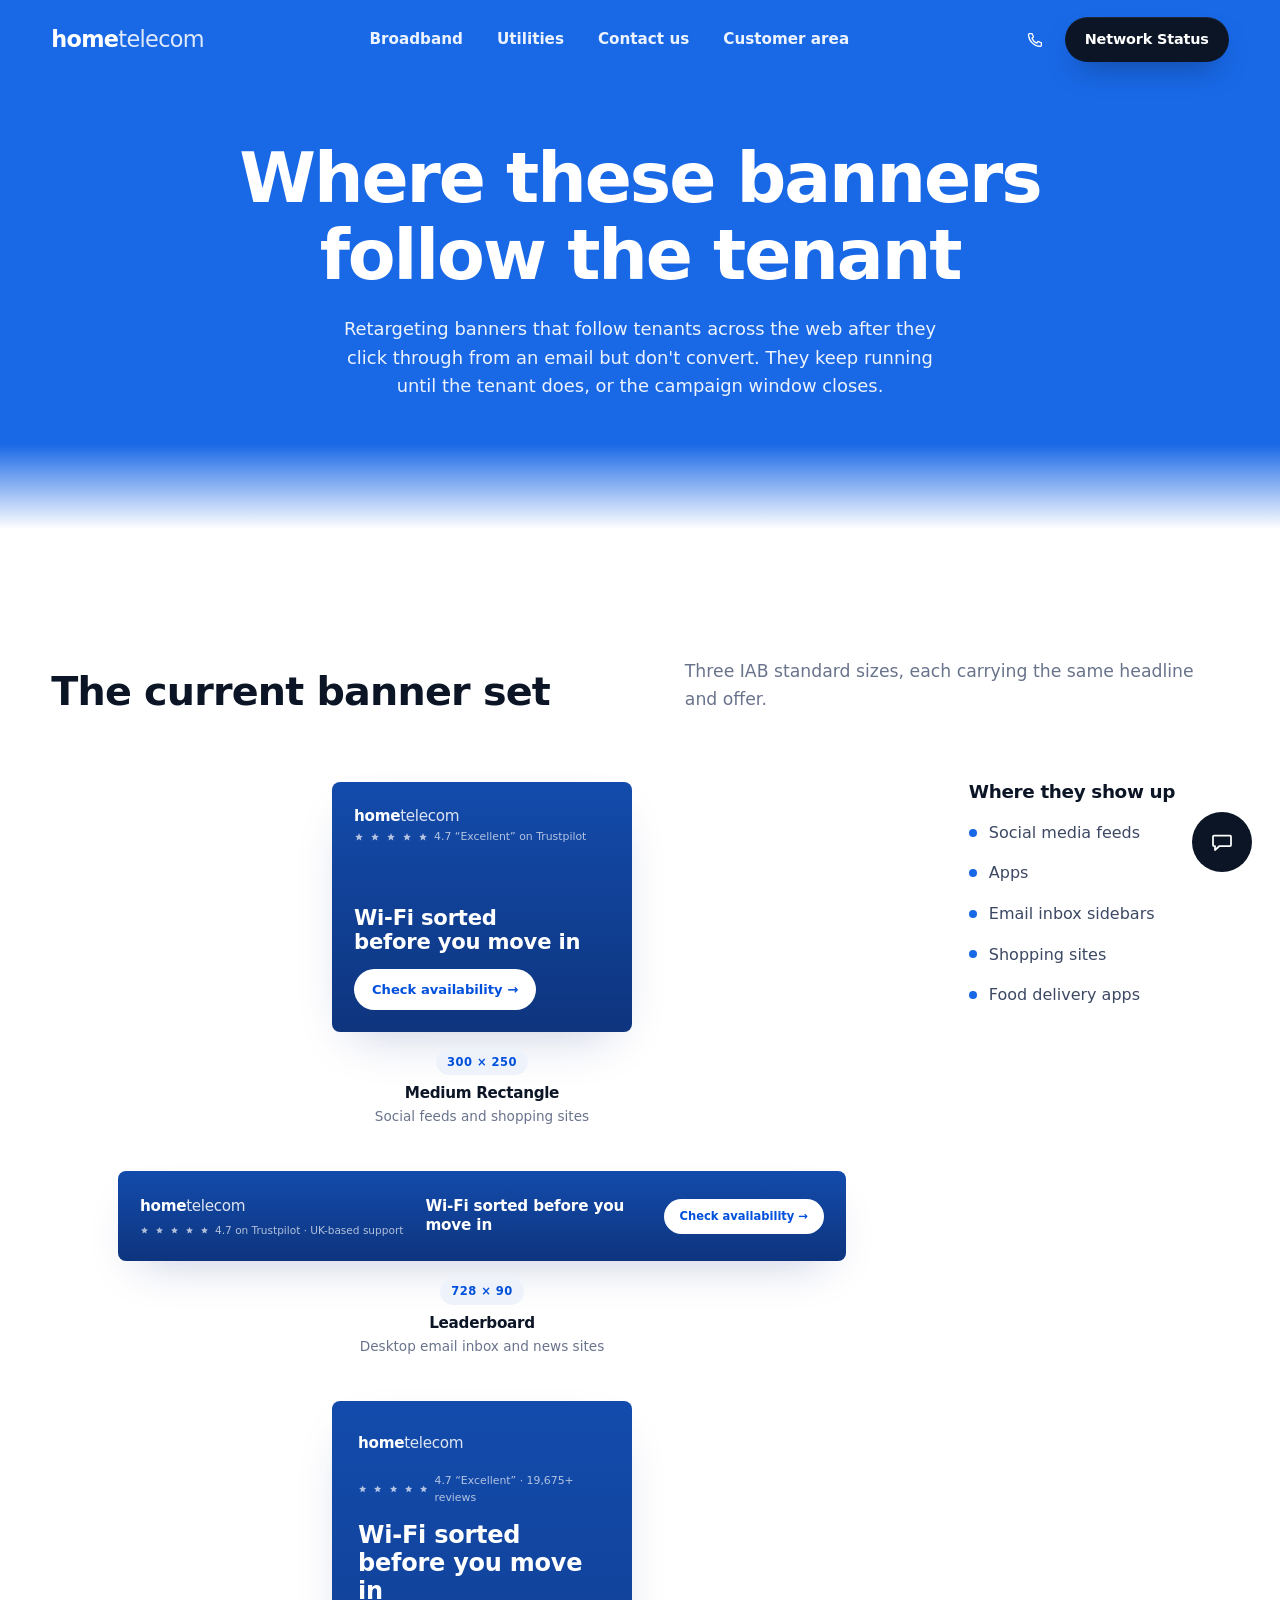
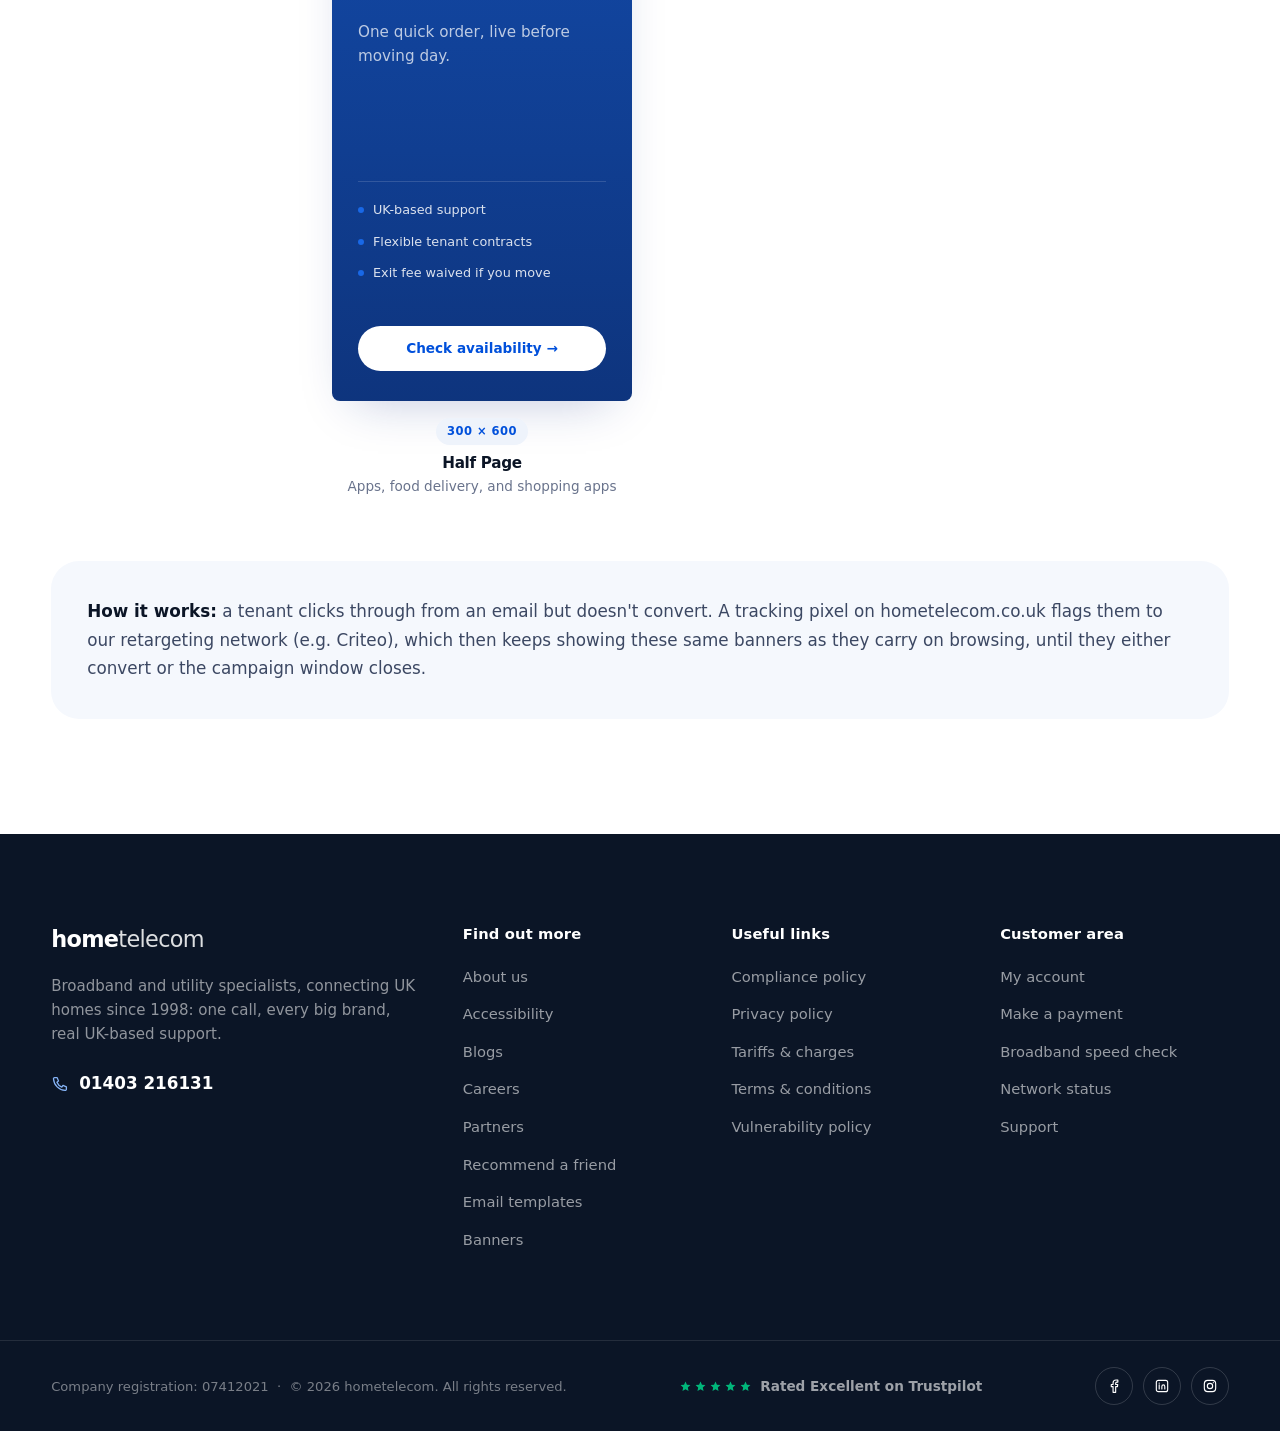
==== banners.html @ aa29a43e "Add files via upload" ====
<!DOCTYPE html>
<html lang="en-GB">
<head>
<meta charset="UTF-8">
<meta name="viewport" content="width=device-width, initial-scale=1.0">
<title>hometelecom: Retargeting banners</title>
<meta name="description" content="The display banners that follow a tenant across the web after they click through from an email but don't convert.">
<link rel="stylesheet" href="styles.css">
</head>
<body>

<svg style="display:none" aria-hidden="true">
  <defs>
    <symbol id="i-phone" viewBox="0 0 24 24" fill="none" stroke="currentColor" stroke-width="1.75" stroke-linecap="round" stroke-linejoin="round">
      <path d="M5 3.5h3.2L10 8l-2.1 1.6a12 12 0 0 0 6.5 6.5L16 13.9l4.5 1.8V19a1.6 1.6 0 0 1-1.7 1.6C10.6 20.1 3.9 13.4 3.4 5.7A1.6 1.6 0 0 1 5 3.5Z"/>
    </symbol>
    <symbol id="i-menu" viewBox="0 0 24 24" fill="none" stroke="currentColor" stroke-width="1.9" stroke-linecap="round" stroke-linejoin="round">
      <path d="M3.5 6.5h17M3.5 12h17M3.5 17.5h17"/>
    </symbol>
    <symbol id="i-close" viewBox="0 0 24 24" fill="none" stroke="currentColor" stroke-width="1.9" stroke-linecap="round" stroke-linejoin="round">
      <path d="M5 5l14 14M19 5 5 19"/>
    </symbol>
    <symbol id="i-chevron-down" viewBox="0 0 24 24" fill="none" stroke="currentColor" stroke-width="2" stroke-linecap="round" stroke-linejoin="round">
      <path d="M5.5 9l6.5 6.5L18.5 9"/>
    </symbol>
    <symbol id="i-chat" viewBox="0 0 24 24" fill="none" stroke="currentColor" stroke-width="1.75" stroke-linecap="round" stroke-linejoin="round">
      <path d="M4 5.5h16a1 1 0 0 1 1 1V15a1 1 0 0 1-1 1H9.5L5 20v-4H4a1 1 0 0 1-1-1V6.5a1 1 0 0 1 1-1Z"/>
    </symbol>
    <symbol id="i-send" viewBox="0 0 24 24" fill="currentColor" stroke="none">
      <path d="M3 11.5 21 3l-6 18-3.2-7.3L3 11.5Z"/>
    </symbol>
    <symbol id="i-star" viewBox="0 0 24 24" fill="currentColor" stroke="none">
      <path d="M12 2.8l2.7 5.9 6.4.7-4.8 4.4 1.3 6.4L12 16.9l-5.6 3.3 1.3-6.4-4.8-4.4 6.4-.7z"/>
    </symbol>
    <symbol id="i-facebook" viewBox="0 0 24 24" fill="none" stroke="currentColor" stroke-width="1.7" stroke-linecap="round" stroke-linejoin="round">
      <path d="M14.5 21.5V13h2.7l.4-3.2h-3.1V7.7c0-.9.3-1.6 1.7-1.6h1.6V3.2C17.3 3.1 16.2 3 15 3c-2.6 0-4.4 1.6-4.4 4.5v2.3H7.9V13H10.6v8.5Z"/>
    </symbol>
    <symbol id="i-linkedin" viewBox="0 0 24 24" fill="none" stroke="currentColor" stroke-width="1.7" stroke-linecap="round" stroke-linejoin="round">
      <rect x="3.5" y="3.5" width="17" height="17" rx="3"/><path d="M7.8 10.2v6.3M7.8 7.6v.1M11.8 16.5v-3.6c0-1.6 1-2.5 2.3-2.5s2.1 1 2.1 2.6v3.5"/>
    </symbol>
    <symbol id="i-instagram" viewBox="0 0 24 24" fill="none" stroke="currentColor" stroke-width="1.7" stroke-linecap="round" stroke-linejoin="round">
      <rect x="3.5" y="3.5" width="17" height="17" rx="5"/><circle cx="12" cy="12" r="4"/><circle cx="17" cy="7" r=".9" fill="currentColor" stroke="none"/>
    </symbol>
  </defs>
</svg>

<header class="site-header" id="site-header">
  <div class="wrap-wide">
    <a href="index.html#top" class="logo"><b>home</b><span>telecom</span></a>

    <nav class="main-nav" aria-label="Primary">
      <div class="nav-item">
        <a href="#">Broadband</a>
        <div class="nav-dropdown">
          <a href="#">Fibre broadband</a>
          <a href="#">Full fibre checker</a>
          <a href="#">Social tariffs</a>
          <a href="#">Compare speeds</a>
        </div>
      </div>
      <div class="nav-item">
        <a href="#">Utilities</a>
        <div class="nav-dropdown">
          <a href="#">Energy</a>
          <a href="#">Water &amp; council tax</a>
          <a href="#">SIM cards</a>
          <a href="#">Sky TV</a>
        </div>
      </div>
      <div class="nav-item">
        <a href="#">Contact us</a>
        <div class="nav-dropdown">
          <a href="#">Call 01403 216131</a>
          <a href="#">Book a callback</a>
          <a href="#">Live chat</a>
        </div>
      </div>
      <div class="nav-item">
        <a href="#">Customer area</a>
        <div class="nav-dropdown">
          <a href="#">My account</a>
          <a href="#">Make a payment</a>
          <a href="#">Broadband speed check</a>
          <a href="#">Network status</a>
          <a href="#">Support</a>
        </div>
      </div>
    </nav>

    <div class="header-actions">
      <a href="tel:01403216131" class="header-phone" aria-label="Call us on 01403 216131" title="Call 01403 216131">
        <svg><use href="#i-phone"/></svg>
      </a>
      <a href="#" class="btn btn-primary btn-sm">Network Status</a>
      <button class="nav-toggle" id="nav-toggle" aria-expanded="false" aria-controls="mobile-nav" aria-label="Open menu">
        <svg class="icon-menu"><use href="#i-menu"/></svg>
        <svg class="icon-close"><use href="#i-close"/></svg>
      </button>
    </div>
  </div>

  <div class="site-nav-panel" id="mobile-nav">
    <a href="#">Broadband</a>
    <a href="#">Utilities</a>
    <a href="#">Contact us</a>
    <a href="#">Customer area</a>
    <div class="mobile-cta">
      <a href="#" class="btn btn-primary btn-block">Network Status</a>
    </div>
  </div>
</header>

<main id="top">

  <section class="hero hero--compact">
    <div class="wrap-wide hero-inner">
      <div class="hero-copy">
        <h1>Where these banners follow the tenant</h1>
        <p class="lede">Retargeting banners that follow tenants across the web after they click through from an email but don't convert. They keep running until the tenant does, or the campaign window closes.</p>
      </div>
    </div>
  </section>

  <section class="section-pad">
    <div class="wrap-wide">
      <div class="section-head">
        <h2>The current banner set</h2>
        <p>Three IAB standard sizes, each carrying the same headline and offer.</p>
      </div>

      <div class="banner-showcase">
       <div class="banner-showcase-ads">

        <div class="banner-unit">
          <div class="ad-mock ad-mock--rect">
            <div class="ad-mock-logo"><b>home</b><span>telecom</span></div>
            <div class="ad-mock-stars">
              <svg width="10" height="10" viewBox="0 0 24 24" fill="#00b67a"><use href="#i-star"/></svg><svg width="10" height="10" viewBox="0 0 24 24" fill="#00b67a"><use href="#i-star"/></svg><svg width="10" height="10" viewBox="0 0 24 24" fill="#00b67a"><use href="#i-star"/></svg><svg width="10" height="10" viewBox="0 0 24 24" fill="#00b67a"><use href="#i-star"/></svg><svg width="10" height="10" viewBox="0 0 24 24" fill="#00b67a"><use href="#i-star"/></svg>
              4.7 &ldquo;Excellent&rdquo; on Trustpilot
            </div>
            <h4>Wi-Fi sorted<br>before you move in</h4>
            <a href="#" class="ad-mock-cta">Check availability &rarr;</a>
          </div>
          <div class="banner-unit-caption">
            <span class="format-tag">300 &times; 250</span>
            <h4>Medium Rectangle</h4>
            <p>Social feeds and shopping sites</p>
          </div>
        </div>

        <div class="banner-unit">
          <div class="ad-mock ad-mock--leaderboard">
            <div class="ad-mock-brand">
              <div class="ad-mock-logo"><b>home</b><span>telecom</span></div>
              <div class="ad-mock-stars">
                <svg width="9" height="9" viewBox="0 0 24 24" fill="#00b67a"><use href="#i-star"/></svg><svg width="9" height="9" viewBox="0 0 24 24" fill="#00b67a"><use href="#i-star"/></svg><svg width="9" height="9" viewBox="0 0 24 24" fill="#00b67a"><use href="#i-star"/></svg><svg width="9" height="9" viewBox="0 0 24 24" fill="#00b67a"><use href="#i-star"/></svg><svg width="9" height="9" viewBox="0 0 24 24" fill="#00b67a"><use href="#i-star"/></svg>
                4.7 on Trustpilot &middot; UK-based support
              </div>
            </div>
            <h4>Wi-Fi sorted before you move in</h4>
            <a href="#" class="ad-mock-cta">Check availability &rarr;</a>
          </div>
          <div class="banner-unit-caption">
            <span class="format-tag">728 &times; 90</span>
            <h4>Leaderboard</h4>
            <p>Desktop email inbox and news sites</p>
          </div>
        </div>

        <div class="banner-unit">
          <div class="ad-mock ad-mock--halfpage">
            <div class="ad-mock-top">
              <div class="ad-mock-logo"><b>home</b><span>telecom</span></div>
              <div class="ad-mock-stars">
                <svg width="10" height="10" viewBox="0 0 24 24" fill="#00b67a"><use href="#i-star"/></svg><svg width="10" height="10" viewBox="0 0 24 24" fill="#00b67a"><use href="#i-star"/></svg><svg width="10" height="10" viewBox="0 0 24 24" fill="#00b67a"><use href="#i-star"/></svg><svg width="10" height="10" viewBox="0 0 24 24" fill="#00b67a"><use href="#i-star"/></svg><svg width="10" height="10" viewBox="0 0 24 24" fill="#00b67a"><use href="#i-star"/></svg>
                4.7 &ldquo;Excellent&rdquo; &middot; 19,675+ reviews
              </div>
              <h4>Wi-Fi sorted<br>before you move in</h4>
              <p class="ad-mock-sub">One quick order, live before moving day.</p>
            </div>
            <ul class="ad-mock-features">
              <li>UK-based support</li>
              <li>Flexible tenant contracts</li>
              <li>Exit fee waived if you move</li>
            </ul>
            <a href="#" class="ad-mock-cta">Check availability &rarr;</a>
          </div>
          <div class="banner-unit-caption">
            <span class="format-tag">300 &times; 600</span>
            <h4>Half Page</h4>
            <p>Apps, food delivery, and shopping apps</p>
          </div>
        </div>

       </div>
       <div class="banner-showcase-list">
          <h3>Where they show up</h3>
          <ul>
            <li>Social media feeds</li>
            <li>Apps</li>
            <li>Email inbox sidebars</li>
            <li>Shopping sites</li>
            <li>Food delivery apps</li>
          </ul>
       </div>

      </div>

      <div class="banner-note">
        <strong>How it works:</strong> a tenant clicks through from an email but doesn't convert. A tracking pixel on hometelecom.co.uk flags them to our retargeting network (e.g. Criteo), which then keeps showing these same banners as they carry on browsing, until they either convert or the campaign window closes.
      </div>
    </div>
  </section>

</main>

<footer class="site-footer">
  <div class="wrap-wide footer-top">
    <div class="footer-brand">
      <a href="index.html#top" class="logo"><b>home</b><span>telecom</span></a>
      <p>Broadband and utility specialists, connecting UK homes since 1998: one call, every big brand, real UK-based support.</p>
      <a href="tel:01403216131" class="footer-phone"><svg><use href="#i-phone"/></svg>01403 216131</a>
    </div>
    <div class="footer-col">
      <h5>Find out more</h5>
      <ul>
        <li><a href="#">About us</a></li>
        <li><a href="#">Accessibility</a></li>
        <li><a href="#">Blogs</a></li>
        <li><a href="#">Careers</a></li>
        <li><a href="#">Partners</a></li>
        <li><a href="#">Recommend a friend</a></li>
        <li><a href="emails.html">Email templates</a></li>
        <li><a href="banners.html">Banners</a></li>
      </ul>
    </div>
    <div class="footer-col">
      <h5>Useful links</h5>
      <ul>
        <li><a href="#">Compliance policy</a></li>
        <li><a href="#">Privacy policy</a></li>
        <li><a href="#">Tariffs &amp; charges</a></li>
        <li><a href="#">Terms &amp; conditions</a></li>
        <li><a href="#">Vulnerability policy</a></li>
      </ul>
    </div>
    <div class="footer-col">
      <h5>Customer area</h5>
      <ul>
        <li><a href="#">My account</a></li>
        <li><a href="#">Make a payment</a></li>
        <li><a href="#">Broadband speed check</a></li>
        <li><a href="#">Network status</a></li>
        <li><a href="#">Support</a></li>
      </ul>
    </div>
  </div>

  <div class="wrap-wide footer-bottom">
    <small>Company registration: 07412021 &nbsp;&middot;&nbsp; &copy; 2026 hometelecom. All rights reserved.</small>
    <a href="#" class="footer-trustpilot">
      <span class="footer-trustpilot-stars"><svg><use href="#i-star"/></svg><svg><use href="#i-star"/></svg><svg><use href="#i-star"/></svg><svg><use href="#i-star"/></svg><svg><use href="#i-star"/></svg></span>
      Rated Excellent on Trustpilot
    </a>
    <div class="footer-social">
      <a href="#" aria-label="hometelecom on Facebook"><svg><use href="#i-facebook"/></svg></a>
      <a href="#" aria-label="hometelecom on LinkedIn"><svg><use href="#i-linkedin"/></svg></a>
      <a href="#" aria-label="hometelecom on Instagram"><svg><use href="#i-instagram"/></svg></a>
    </div>
  </div>
</footer>

<!-- ============================================================
     Live chat
     ============================================================ -->
<div class="chat-widget" id="chat-widget">
  <div class="chat-panel" id="chat-panel" role="dialog" aria-label="Live chat" aria-hidden="true">
    <div class="chat-panel-head">
      <div class="chat-panel-head-info">
        <strong>hometelecom</strong>
        <span class="chat-status"><i class="chat-dot" aria-hidden="true"></i>Usually replies in a few minutes</span>
      </div>
      <button class="chat-close" id="chat-close" aria-label="Close chat">
        <svg><use href="#i-close"/></svg>
      </button>
    </div>
    <div class="chat-body" id="chat-body">
      <div class="chat-msg chat-msg--bot">
        <p>Hi <span aria-hidden="true">👋</span> How can I help you today?</p>
      </div>
      <div class="chat-suggestions" id="chat-suggestions">
        <button type="button" class="chat-chip" data-reply="broadband">Broadband for my new home</button>
        <button type="button" class="chat-chip" data-reply="energy">Energy &amp; utilities</button>
        <button type="button" class="chat-chip" data-reply="order">Track my order</button>
        <button type="button" class="chat-chip" data-reply="person">Speak to a real person</button>
      </div>
    </div>
    <form class="chat-input-row" id="chat-form" onsubmit="return false">
      <label class="visually-hidden" for="chat-input">Type a message</label>
      <input type="text" id="chat-input" placeholder="Type a message&hellip;" autocomplete="off">
      <button type="submit" class="chat-send" aria-label="Send message">
        <svg><use href="#i-send"/></svg>
      </button>
    </form>
  </div>
  <button type="button" class="chat-toggle" id="chat-toggle" aria-expanded="false" aria-controls="chat-panel" aria-label="Open chat">
    <svg class="chat-toggle-icon-open"><use href="#i-chat"/></svg>
    <svg class="chat-toggle-icon-close"><use href="#i-close"/></svg>
  </button>
</div>

<script src="script.js"></script>
</body>
</html>
---- styles.css ----
/* ==========================================================================
   hometelecom — design system & layout
   Own-world: a sky that shifts across the page like the day does — bright
   morning blue where the move begins, open daylight through the practical
   service sections, and a deep dusk band where the promise gets made.
   ========================================================================== */

/* ---------- Fonts (self-hosted, no external requests) ---------- */
@font-face{
  font-family:'Inter';font-style:normal;font-weight:400;font-display:swap;
  src:url('assets/fonts/Inter-400.woff2') format('woff2');
}
@font-face{
  font-family:'Inter';font-style:normal;font-weight:500;font-display:swap;
  src:url('assets/fonts/Inter-500.woff2') format('woff2');
}
@font-face{
  font-family:'Inter';font-style:normal;font-weight:600;font-display:swap;
  src:url('assets/fonts/Inter-600.woff2') format('woff2');
}
@font-face{
  font-family:'Inter';font-style:normal;font-weight:700;font-display:swap;
  src:url('assets/fonts/Inter-700.woff2') format('woff2');
}
@font-face{
  font-family:'Bricolage Grotesque';font-style:normal;font-weight:600;font-display:swap;
  src:url('assets/fonts/BricolageGrotesque-600.woff2') format('woff2');
}
@font-face{
  font-family:'Bricolage Grotesque';font-style:normal;font-weight:700;font-display:swap;
  src:url('assets/fonts/BricolageGrotesque-700.woff2') format('woff2');
}
@font-face{
  font-family:'Bricolage Grotesque';font-style:normal;font-weight:800;font-display:swap;
  src:url('assets/fonts/BricolageGrotesque-800.woff2') format('woff2');
}

/* ---------- Tokens ---------- */
:root{
  /* sky — sampled from assets/images/hero-sky.jpg */
  --sky-1:#0050db;
  --sky-2:#1968e6;
  --sky-3:#4a8df6;
  --sky-4:#86b4f7;
  --sky-5:#c7dbfc;
  --sky-6:#eef4ff;

  /* dusk (promise band) */
  --dusk-1:#060d2b;
  --dusk-2:#131f5c;
  --dusk-3:#2c3f9e;

  /* ink & neutrals */
  --ink-900:#0b1526;
  --ink-800:#16213a;
  --ink-700:#3c4863;
  --ink-500:#69738c;
  --ink-300:#9aa3b8;
  --line:#e4e9f4;
  --line-soft:#eef1f9;
  --paper:#ffffff;
  --mist:#f5f8fd;
  --mist-2:#eef3fb;

  /* accent */
  --accent:#1968e6;
  --accent-600:#124fb8;
  --accent-ink:#0050db;
  --amber:#f5a524;

  /* type */
  --font-display:'Bricolage Grotesque','Segoe UI',ui-sans-serif,system-ui,-apple-system,sans-serif;
  --font-body:'Inter','Segoe UI',ui-sans-serif,system-ui,-apple-system,sans-serif;

  /* layout */
  --container:1440px;
  --container-wide:1600px;
  --gutter:clamp(20px,4vw,64px);
  --radius-sm:12px;
  --radius-md:18px;
  --radius-lg:28px;
  --radius-pill:999px;

  /* elevation */
  --shadow-sm:0 2px 10px -4px rgba(11,21,38,.12);
  --shadow-md:0 20px 48px -22px rgba(19,42,131,.28);
  --shadow-lg:0 36px 90px -30px rgba(14,42,131,.35);
  --shadow-dark:0 30px 80px -28px rgba(2,6,23,.55);

  --ease-out:cubic-bezier(.16,1,.3,1);
}

/* ---------- Reset ---------- */
*,*::before,*::after{box-sizing:border-box;}
*{margin:0;}
html{-webkit-text-size-adjust:100%;scroll-behavior:smooth;overflow-x:hidden;width:100%;}
body{
  font-family:var(--font-body);
  color:var(--ink-700);
  background:var(--paper);
  font-size:16px;
  line-height:1.6;
  -webkit-font-smoothing:antialiased;
  text-rendering:optimizeLegibility;
  overflow-x:hidden;
}
img,svg{display:block;max-width:100%;}
button,input{font:inherit;color:inherit;}
button{cursor:pointer;background:none;border:none;}
a{color:inherit;text-decoration:none;}
ul{list-style:none;padding:0;}
h1,h2,h3,h4{
  font-family:var(--font-display);
  color:var(--ink-900);
  line-height:1.1;
  letter-spacing:-0.02em;
  font-weight:700;
}
::selection{background:var(--sky-3);color:#fff;}

@media (prefers-reduced-motion:no-preference){
  html{scroll-behavior:smooth;}
}
@media (prefers-reduced-motion:reduce){
  *{animation-duration:.001ms !important;animation-iteration-count:1 !important;transition-duration:.001ms !important;}
}

:focus-visible{outline:2.5px solid var(--accent);outline-offset:3px;border-radius:6px;}

.visually-hidden{
  position:absolute;width:1px;height:1px;padding:0;margin:-1px;
  overflow:hidden;clip:rect(0,0,0,0);white-space:nowrap;border:0;
}

/* ---------- Layout helpers ---------- */
.wrap{
  width:100%;
  max-width:var(--container);
  margin-inline:auto;
  padding-inline:var(--gutter);
}
.wrap-wide{
  width:100%;
  max-width:var(--container-wide);
  margin-inline:auto;
  padding-inline:var(--gutter);
}
section{position:relative;}
.section-pad{padding-block:clamp(64px,9vw,128px);}
.section-pad-tight{padding-block:clamp(48px,6vw,88px);}

.eyebrow-free-heading{max-width:44rem;}
.section-head{
  display:flex;
  align-items:flex-end;
  justify-content:space-between;
  gap:32px;
  margin-bottom:clamp(32px,5vw,56px);
}
.section-head h2{font-size:clamp(2rem,3.1vw,2.75rem);}
.section-head p{font-size:1.08rem;color:var(--ink-500);max-width:34rem;margin-top:14px;}

.lede{font-size:clamp(1.05rem,1.3vw,1.2rem);color:var(--ink-500);max-width:38rem;}

/* ---------- Buttons ---------- */
.btn{
  display:inline-flex;
  align-items:center;
  justify-content:center;
  gap:10px;
  padding:15px 28px;
  border-radius:var(--radius-pill);
  font-family:var(--font-display);
  font-weight:700;
  font-size:.98rem;
  letter-spacing:-0.01em;
  white-space:nowrap;
  transition:transform .35s var(--ease-out),box-shadow .35s var(--ease-out),background-color .25s ease,color .25s ease;
}
.btn svg{width:18px;height:18px;flex:none;}
.btn-primary{
  background:var(--ink-900);
  color:#fff;
  box-shadow:0 1px 0 rgba(255,255,255,.08) inset,0 14px 30px -14px rgba(11,21,38,.55);
}
.btn-primary:hover{transform:translateY(-2px);box-shadow:0 1px 0 rgba(255,255,255,.08) inset,0 20px 38px -14px rgba(11,21,38,.6);}
.btn-primary:active{transform:translateY(0);}
.btn-sky{
  background:#fff;
  color:var(--accent-ink);
  box-shadow:0 16px 34px -14px rgba(6,15,50,.45);
}
.btn-sky:hover{transform:translateY(-2px);box-shadow:0 22px 42px -16px rgba(6,15,50,.5);}
.btn-ghost{
  background:transparent;
  color:inherit;
  border:1.5px solid rgba(255,255,255,.5);
}
.btn-ghost:hover{background:rgba(255,255,255,.12);border-color:rgba(255,255,255,.8);}
.btn-outline{
  background:transparent;
  color:var(--ink-900);
  border:1.5px solid var(--line);
}
.btn-outline:hover{border-color:var(--ink-900);background:var(--mist);}
.btn-light-outline{
  background:transparent;
  color:#fff;
  border:1.5px solid rgba(255,255,255,.35);
}
.btn-light-outline:hover{border-color:#fff;background:rgba(255,255,255,.08);}
.btn-sm{padding:11px 20px;font-size:.9rem;}
.btn-block{width:100%;}
.btn:disabled{opacity:.5;cursor:not-allowed;transform:none !important;}

.text-link{
  display:inline-flex;align-items:center;gap:6px;
  font-weight:600;color:var(--accent);
  border-bottom:1.5px solid transparent;
  transition:border-color .2s ease,color .2s ease,gap .2s ease;
}
.text-link:hover{border-color:currentColor;gap:9px;}
.text-link svg{width:16px;height:16px;}

/* ==========================================================================
   Header
   ========================================================================== */
.site-header{
  position:fixed;
  top:0;left:0;right:0;
  z-index:100;
  padding-block:17px;
  transition:background-color .35s var(--ease-out),
             box-shadow .35s var(--ease-out),border-color .35s var(--ease-out);
  border-bottom:1px solid transparent;
}
.site-header .wrap-wide{
  position:relative;
  z-index:95;
  display:flex;
  align-items:center;
  justify-content:space-between;
  gap:24px;
}
.site-header.is-scrolled{
  background:rgba(255,255,255,.78);
  backdrop-filter:blur(18px) saturate(160%);
  -webkit-backdrop-filter:blur(18px) saturate(160%);
  box-shadow:0 1px 0 rgba(11,21,38,.05),0 20px 40px -30px rgba(11,21,38,.25);
  border-bottom-color:var(--line-soft);
}

.logo{
  font-family:var(--font-display);
  font-size:1.4rem;
  letter-spacing:-0.03em;
  color:#fff;
  display:inline-flex;
  transition:color .35s var(--ease-out);
}
.logo b{font-weight:800;}
.logo span{font-weight:500;opacity:.86;}
.site-header.is-scrolled .logo{color:var(--ink-900);}

.main-nav{display:flex;align-items:center;gap:2px;}
.nav-item{position:relative;display:flex;}
.main-nav a{
  padding:10px 16px;
  border-radius:var(--radius-pill);
  font-size:.95rem;
  font-weight:600;
  color:rgba(255,255,255,.92);
  transition:background-color .25s ease,color .25s ease;
}
.main-nav a:hover{background:rgba(255,255,255,.14);}
.site-header.is-scrolled .main-nav a{color:var(--ink-700);}
.site-header.is-scrolled .main-nav a:hover{background:var(--mist);color:var(--ink-900);}

.nav-dropdown{
  position:absolute;
  top:100%;left:50%;
  transform:translate(-50%,4px);
  min-width:216px;
  padding:16px 10px;
  margin-top:10px;
  background:var(--paper);
  border:1px solid var(--line);
  border-radius:var(--radius-md);
  box-shadow:var(--shadow-md);
  opacity:0;visibility:hidden;
  transition:opacity .2s var(--ease-out),transform .2s var(--ease-out),visibility .2s;
  z-index:10;
}
.nav-item:hover .nav-dropdown,
.nav-item:focus-within .nav-dropdown{
  opacity:1;visibility:visible;
  transform:translate(-50%,0);
}
.nav-dropdown a{
  display:block;
  padding:10px 14px;
  border-radius:var(--radius-sm);
  font-size:.88rem;font-weight:500;
  color:var(--ink-700)!important;
  background:none!important;
}
.nav-dropdown a:hover{background:var(--mist)!important;color:var(--ink-900)!important;}

.header-actions{display:flex;align-items:center;gap:10px;}
.header-phone{
  display:inline-flex;align-items:center;justify-content:center;
  width:40px;height:40px;
  border-radius:var(--radius-pill);
  color:#fff;
  transition:color .35s var(--ease-out),background-color .2s ease;
}
.header-phone:hover{background:rgba(255,255,255,.14);}
.header-phone svg{width:18px;height:18px;}
.site-header.is-scrolled .header-phone{color:var(--ink-800);}
.site-header.is-scrolled .header-phone:hover{background:var(--mist);}

.nav-toggle{
  display:none;
  width:44px;height:44px;
  border-radius:var(--radius-pill);
  align-items:center;justify-content:center;
  color:#fff;
  transition:color .35s var(--ease-out),background-color .2s ease;
}
.site-header.is-scrolled .nav-toggle,
.nav-open .nav-toggle{color:var(--ink-900);}
.nav-toggle svg{width:22px;height:22px;}
.nav-toggle .icon-close{display:none;}
.nav-open .nav-toggle .icon-menu{display:none;}
.nav-open .nav-toggle .icon-close{display:block;}

.site-nav-panel{display:none;}

/* ==========================================================================
   Hero
   ========================================================================== */
.hero{
  position:relative;
  padding-top:clamp(120px,16vw,180px);
  padding-bottom:clamp(90px,10vw,140px);
  overflow:hidden;
  background-color:var(--sky-2);
  background-image:url('assets/images/hero-sky.jpg');
  background-size:cover;
  background-position:center 22%;
  background-repeat:no-repeat;
  animation:sky-pan 50s ease-in-out infinite alternate;
  isolation:isolate;
}
.hero--compact{
  padding-top:clamp(96px,13vw,140px);
  padding-bottom:clamp(96px,10vw,132px);
  animation:none;
  background-position:center 30%;
}
.hero--compact::after{height:30%;}
@keyframes sky-pan{
  from{background-position:center 10%;}
  to{background-position:center 34%;}
}
.hero::after{
  content:"";
  position:absolute;inset:auto 0 0 0;height:16%;
  background:linear-gradient(180deg,transparent,var(--paper));
  pointer-events:none;
}

.cloud-field{position:absolute;inset:0;z-index:0;pointer-events:none;}
.cloud{
  position:absolute;
  background:radial-gradient(closest-side, rgba(255,255,255,.95), rgba(255,255,255,0) 72%);
  border-radius:50%;
  filter:blur(6px);
  will-change:transform;
}
.cloud-a{width:620px;height:220px;top:6%;left:-8%;opacity:.75;animation:drift-right 62s linear infinite;}
.cloud-b{width:460px;height:170px;top:16%;right:-10%;opacity:.6;animation:drift-left 74s linear infinite;}
.cloud-c{width:760px;height:260px;top:38%;left:8%;opacity:.55;filter:blur(10px);animation:drift-right 90s linear infinite;}
.cloud-d{width:520px;height:190px;top:52%;right:-6%;opacity:.65;animation:drift-left 68s linear infinite;}
.cloud-e{width:340px;height:130px;top:2%;left:44%;opacity:.5;animation:drift-right 50s linear infinite;}
.cloud-f{width:900px;height:300px;bottom:-4%;left:-6%;opacity:.85;filter:blur(14px);animation:drift-right 100s linear infinite;}
.cloud-g{width:820px;height:280px;bottom:-8%;right:-8%;opacity:.85;filter:blur(14px);animation:drift-left 110s linear infinite;}

@keyframes drift-right{from{transform:translateX(-4%);}to{transform:translateX(4%);}}
@keyframes drift-left{from{transform:translateX(4%);}to{transform:translateX(-4%);}}

.hero-inner{position:relative;z-index:2;}
.hero-copy{
  max-width:960px;
  margin-inline:auto;
  text-align:center;
}
.hero-copy h1{
  color:#fff;
  font-size:clamp(2.6rem,5.6vw,4.35rem);
  letter-spacing:-0.03em;
}
.hero-rotate{
  position:relative;
  display:inline-grid;
  height:1.18em;
  overflow:hidden;
  vertical-align:top;
  transition:width .5s var(--ease-out);
}
.hero-rotate-word{
  grid-area:1/1;
  min-width:0;
  justify-self:start;
  align-self:start;
  opacity:0;
  transform:translateY(100%);
  transition:opacity .5s var(--ease-out),transform .5s var(--ease-out);
  white-space:nowrap;
}
.hero-rotate-word.is-active{opacity:1;transform:translateY(0);}
.hero-copy .lede{
  color:rgba(255,255,255,.92);
  margin:22px auto 0;
  max-width:38rem;
  font-size:clamp(1.05rem,1.4vw,1.2rem);
}

.checker{
  margin:0;
  display:flex;
  gap:10px;
  background:rgba(255,255,255,.16);
  border:1px solid rgba(255,255,255,.35);
  padding:8px;
  border-radius:var(--radius-pill);
  backdrop-filter:blur(10px);
}
.checker input{
  flex:1;
  background:transparent;
  border:none;
  padding:12px 18px;
  color:#fff;
  font-size:1rem;
  font-weight:500;
}
.checker input::placeholder{color:rgba(255,255,255,.7);}
.checker input:focus-visible{outline:none;}
.checker .btn{flex:none;}

/* Hero "let's get you started" picker — postcode checker and category tabs
   merged into one outer frosted-glass card (each row keeps its own inner
   pill, same material, just grouped so they read as one control). */
.hero-picker{
  margin:clamp(40px,5vw,56px) auto 0;
  width:fit-content;
  max-width:100%;
  display:flex;
  flex-direction:column;
  gap:12px;
  padding:14px;
  background:rgba(255,255,255,.09);
  border:1px solid rgba(255,255,255,.22);
  border-radius:36px;
  backdrop-filter:blur(10px);
  -webkit-backdrop-filter:blur(10px);
}
.hero-picker-nav{
  display:flex;
  flex-wrap:nowrap;
  align-items:center;
  gap:4px;
  width:100%;
  background:rgba(255,255,255,.14);
  border:1px solid rgba(255,255,255,.3);
  padding:6px;
  border-radius:var(--radius-pill);
  backdrop-filter:blur(10px);
  -webkit-backdrop-filter:blur(10px);
  overflow-x:auto;
  scroll-behavior:smooth;
  -webkit-overflow-scrolling:touch;
  scrollbar-width:none;
  -ms-overflow-style:none;
}
.hero-picker-nav::-webkit-scrollbar{display:none;}
.hero-picker-tab{
  flex:none;
  padding:9px 18px;
  border-radius:var(--radius-pill);
  font-size:.84rem;
  font-weight:600;
  color:rgba(255,255,255,.8);
  white-space:nowrap;
  transition:background-color .25s ease,color .25s ease;
}
.hero-picker-tab:hover{color:#fff;}
.hero-picker-tab.is-active{background:#fff;color:var(--accent-ink);font-weight:700;}

.hero-picker-panels{margin-top:26px;min-height:80px;display:flex;align-items:flex-start;justify-content:center;}
.hero-picker-panel{
  display:none;
  flex-direction:column;
  align-items:center;
  text-align:center;
  gap:8px;
  animation:picker-fade .45s var(--ease-out);
}
.hero-picker-panel.is-active{display:flex;}
.hero-picker-value{
  font-family:var(--font-display);
  font-weight:800;
  font-size:clamp(1.9rem,3.2vw,2.5rem);
  color:#fff;
  letter-spacing:-0.02em;
  line-height:1;
}
.hero-picker-desc{
  font-size:1rem;
  color:rgba(255,255,255,.82);
  max-width:28rem;
}
.hero-picker-link{
  display:inline-flex;align-items:center;gap:6px;
  margin-top:10px;
  font-weight:700;
  font-size:.94rem;
  color:#fff;
  border-bottom:1.5px solid rgba(255,255,255,.5);
  transition:border-color .2s ease,gap .2s ease;
}
.hero-picker-link:hover{border-color:#fff;gap:9px;}
.hero-picker-link svg{width:15px;height:15px;}

@keyframes picker-fade{from{opacity:0;transform:translateY(6px);}to{opacity:1;transform:translateY(0);}}


/* ==========================================================================
   Marquee (partner networks)
   ========================================================================== */
.marquee-section{
  padding-block:44px;
  background:var(--paper);
  border-bottom:1px solid var(--line-soft);
}
.marquee-caption{
  text-align:center;font-size:.92rem;color:var(--ink-500);margin-bottom:26px;
}
.marquee{
  overflow:hidden;
  mask-image:linear-gradient(90deg,transparent,#000 8%,#000 92%,transparent);
  -webkit-mask-image:linear-gradient(90deg,transparent,#000 8%,#000 92%,transparent);
}
.marquee-track{
  display:flex;
  align-items:center;
  width:max-content;
  gap:clamp(44px,5.5vw,76px);
  animation:marquee 34s linear infinite;
}
.marquee:hover .marquee-track{animation-play-state:paused;}
.marquee-track img{
  height:42px;
  width:auto;
  flex:none;
}
@keyframes marquee{from{transform:translateX(0);}to{transform:translateX(-50%);}}

/* ==========================================================================
   Stats band
   ========================================================================== */
.stats-band{background:var(--mist);}
.stats-grid{
  display:grid;
  grid-template-columns:repeat(3,1fr);
  gap:32px;
}
.stat-card{
  text-align:center;
  padding:8px 12px;
}
.stat-num{
  font-family:var(--font-display);font-weight:800;
  font-size:clamp(2.1rem,3.6vw,3rem);
  color:var(--ink-900);letter-spacing:-0.02em;
}
.stat-label{color:var(--ink-500);font-size:.98rem;margin-top:6px;font-weight:500;}

/* ==========================================================================
   Feature split (Broadband / Energy)
   ========================================================================== */
.split{
  display:grid;
  grid-template-columns:1fr 1fr;
  gap:clamp(40px,6vw,96px);
  align-items:center;
}
.split.reverse .split-copy{order:2;}
.split.reverse .split-visual{order:1;}

.split-copy h2{font-size:clamp(2rem,3.2vw,2.7rem);margin-bottom:18px;text-wrap:balance;}
.split-copy > p{font-size:1.08rem;color:var(--ink-500);margin-bottom:28px;max-width:32rem;}

.feature-list{display:flex;flex-direction:column;gap:16px;margin-bottom:32px;}
.feature-list li{
  display:flex;align-items:flex-start;gap:13px;
  font-size:.98rem;color:var(--ink-700);
}
.feature-list .tick{
  flex:none;width:24px;height:24px;border-radius:50%;
  background:var(--mist-2);color:var(--accent-ink);
  display:flex;align-items:center;justify-content:center;margin-top:1px;
}
.feature-list .tick svg{width:13px;height:13px;}

.cta-row{display:flex;flex-wrap:wrap;align-items:center;gap:22px;}
.provider-logos{display:flex;flex-wrap:wrap;align-items:center;gap:18px;}
.provider-logos img{
  height:20px;width:auto;
  filter:grayscale(100%);
  opacity:.45;
  transition:opacity .25s ease,filter .25s ease;
}
.provider-logos img:hover{opacity:.85;filter:grayscale(40%);}

/* visual panels */
.panel{
  border-radius:var(--radius-lg);
  padding:2px;
  position:relative;
}
.panel-sky{
  background:linear-gradient(155deg,var(--sky-1),var(--sky-2) 45%,var(--sky-4));
  box-shadow:var(--shadow-lg);
}
.panel-inner{
  border-radius:calc(var(--radius-lg) - 2px);
  padding:clamp(26px,3vw,40px);
  min-height:380px;
  display:flex;flex-direction:column;justify-content:center;
  position:relative;overflow:hidden;
}
.panel-sky .panel-inner{background:transparent;color:#fff;}

.coverage-card{
  background:rgba(255,255,255,.1);
  border:1px solid rgba(255,255,255,.28);
  border-radius:var(--radius-md);
  padding:24px;
  backdrop-filter:blur(6px);
}
.coverage-card .row{display:flex;align-items:center;justify-content:space-between;gap:12px;padding:12px 0;border-top:1px solid rgba(255,255,255,.16);}
.coverage-card .row:first-child{border-top:none;padding-top:0;}
.coverage-card .row strong{font-weight:700;font-size:.98rem;}
.coverage-card .row span{font-size:.84rem;color:rgba(255,255,255,.72);}
.coverage-speed{font-family:var(--font-display);font-weight:800;font-size:1.6rem;}

.lifestyle-photo{
  width:100%;
  min-height:420px;
  border-radius:var(--radius-lg);
  background-color:var(--sky-4);
  background-size:cover;
  background-position:center;
  box-shadow:var(--shadow-md);
}
.lifestyle-photo--energy{background-image:url('assets/images/energy-lifestyle.jpg');}

/* ==========================================================================
   Utilities triptych (Council Tax & Water / SIM / Sky TV)
   ========================================================================== */
.triptych{
  border:1px solid var(--line);
  border-radius:var(--radius-lg);
  overflow:hidden;
  display:grid;
  grid-template-columns:repeat(3,1fr);
  background:var(--paper);
}
.tri-panel{
  padding:clamp(28px,3vw,40px);
  border-left:1px solid var(--line);
  display:flex;flex-direction:column;
  transition:background-color .3s ease;
}
.tri-panel:first-child{border-left:none;}
.tri-panel:hover{background:var(--mist);}
.tri-icon{
  width:48px;height:48px;border-radius:14px;
  display:flex;align-items:center;justify-content:center;
  background:var(--mist-2);color:var(--accent-ink);margin-bottom:22px;
}
.tri-icon svg{width:22px;height:22px;}
.tri-panel h3{font-size:1.28rem;margin-bottom:10px;text-wrap:balance;}
.tri-panel p{font-size:.94rem;color:var(--ink-500);margin-bottom:20px;}
.tri-stat{
  font-family:var(--font-display);font-weight:800;font-size:1.9rem;color:var(--ink-900);
  letter-spacing:-0.02em;
}
.tri-stat-label{font-size:.82rem;color:var(--ink-500);margin-bottom:20px;}
.tri-panel .feature-list{gap:10px;margin-bottom:24px;flex:1;}
.tri-panel .feature-list li{font-size:.88rem;}
.tri-panel .text-link{margin-top:auto;}

/* ==========================================================================
   How it works
   ========================================================================== */
.steps{
  display:grid;
  grid-template-columns:repeat(3,1fr);
  gap:8px;
  position:relative;
}
.step{
  position:relative;
  padding:32px 30px 0;
}
.step-num{
  font-family:var(--font-display);
  font-weight:800;
  font-size:.95rem;
  color:var(--paper);
  background:var(--ink-900);
  width:38px;height:38px;border-radius:50%;
  display:flex;align-items:center;justify-content:center;
  margin-bottom:22px;
  position:relative;z-index:2;
}
.step h3{font-size:1.2rem;margin-bottom:10px;}
.step p{font-size:.94rem;color:var(--ink-500);}

/* ==========================================================================
   Promise (dusk band)
   ========================================================================== */
.promise{
  background:linear-gradient(180deg,var(--dusk-1),var(--dusk-2) 55%,var(--dusk-3) 100%);
  color:#fff;
  overflow:hidden;
  position:relative;
}
.promise .stars{position:absolute;inset:0;opacity:.6;pointer-events:none;}
.promise-grid{
  display:grid;grid-template-columns:1.05fr .95fr;gap:clamp(48px,6vw,100px);align-items:start;
}
.promise-head h2{color:#fff;font-size:clamp(2rem,3.2vw,2.7rem);margin-bottom:16px;text-wrap:balance;}
.promise-head p{color:rgba(255,255,255,.72);font-size:1.05rem;max-width:34rem;}

.promise-list{margin-top:38px;display:flex;flex-direction:column;}
.promise-item{
  display:flex;gap:18px;
  padding:20px 0;
  border-top:1px solid rgba(255,255,255,.14);
}
.promise-item:first-child{border-top:none;padding-top:0;}
.promise-item .num{
  font-family:var(--font-display);font-weight:800;font-size:.95rem;
  color:rgba(255,255,255,.5);flex:none;width:28px;
}
.promise-item p{font-size:1.02rem;color:rgba(255,255,255,.92);}

.quote-card{
  background:rgba(255,255,255,.08);
  border:1px solid rgba(255,255,255,.16);
  border-radius:var(--radius-lg);
  padding:clamp(28px,3vw,40px);
  backdrop-filter:blur(6px);
}
.quote-mark{
  font-family:var(--font-display);font-size:3rem;font-weight:800;
  color:var(--sky-3);line-height:1;margin-bottom:6px;display:block;
}
.quote-card p{font-size:1.15rem;color:#fff;line-height:1.5;margin-bottom:26px;text-wrap:balance;}
.quote-person{display:flex;align-items:center;gap:14px;}
.quote-avatar{
  width:48px;height:48px;border-radius:50%;flex:none;
  background:linear-gradient(135deg,var(--sky-3),var(--sky-1));
  display:flex;align-items:center;justify-content:center;
  font-family:var(--font-display);font-weight:800;color:#fff;font-size:1.05rem;
}
.quote-person strong{display:block;font-size:.96rem;}
.quote-person span{font-size:.84rem;color:rgba(255,255,255,.6);}

.promise-cta{margin-top:32px;}

/* ==========================================================================
   Recognition strip
   ========================================================================== */
.recognition{background:var(--paper);}
.recognition-heading{
  text-align:center;
  font-size:1.1rem;
  color:var(--ink-500);
  font-weight:600;
  font-family:var(--font-body);
  letter-spacing:0;
  margin-bottom:32px;
}
.badge-row{
  display:flex;flex-wrap:wrap;gap:clamp(20px,3vw,36px);
  justify-content:center;
  align-items:center;
}
.award-logo{
  height:76px;
  width:auto;
  flex:none;
  filter:grayscale(35%);
  opacity:.9;
  transition:filter .25s ease,opacity .25s ease,transform .25s ease;
}
.award-logo--round{
  height:64px;
  border-radius:50%;
}
.award-logo:hover{filter:grayscale(0%);opacity:1;transform:translateY(-2px);}

/* ==========================================================================
   Reviews / trust
   ========================================================================== */
.reviews{background:var(--mist);}
.reviews-grid{
  display:grid;grid-template-columns:.85fr 1.15fr;gap:clamp(40px,5vw,90px);align-items:center;
}
.trust-score{
  background:var(--paper);border-radius:var(--radius-lg);box-shadow:var(--shadow-md);
  padding:clamp(30px,3vw,42px);text-align:center;
}
.trust-stars{display:flex;gap:5px;justify-content:center;margin-bottom:16px;}
.trust-stars svg{width:24px;height:24px;color:#00b67a;}
.trust-score .big{font-family:var(--font-display);font-weight:800;font-size:2.6rem;color:var(--ink-900);}
.trust-score .count{color:var(--ink-500);font-size:.95rem;margin-top:8px;}
.trust-score .divider{height:1px;background:var(--line);margin:24px 0;}

.review-points{display:flex;flex-direction:column;gap:22px;}
.review-point{display:flex;gap:16px;}
.review-point-icon{
  width:44px;height:44px;border-radius:13px;flex:none;
  background:var(--paper);box-shadow:var(--shadow-sm);
  display:flex;align-items:center;justify-content:center;color:var(--accent-ink);
}
.review-point-icon svg{width:20px;height:20px;}
.review-point h4{font-family:var(--font-display);font-size:1.02rem;margin-bottom:5px;}
.review-point p{font-size:.92rem;color:var(--ink-500);}

/* ==========================================================================
   App section
   ========================================================================== */
.app-section{
  background:linear-gradient(180deg,var(--paper) 0%,var(--mist) 100%);
}
.app-grid{
  display:grid;grid-template-columns:1fr .78fr;gap:clamp(40px,6vw,90px);align-items:center;
}
.app-features{
  display:grid;grid-template-columns:1fr 1fr;gap:14px 22px;margin:28px 0 34px;
}
.app-features li{display:flex;gap:10px;font-size:.92rem;color:var(--ink-700);align-items:flex-start;}
.app-features .tick{flex:none;width:20px;height:20px;border-radius:50%;background:var(--mist-2);color:var(--accent-ink);display:flex;align-items:center;justify-content:center;margin-top:1px;}
.app-features .tick svg{width:11px;height:11px;}

.store-row{display:flex;flex-wrap:wrap;align-items:center;gap:14px;}
.store-badge-link{display:inline-flex;border-radius:10px;transition:transform .25s var(--ease-out),opacity .25s ease;}
.store-badge-link:hover{transform:translateY(-2px);opacity:.9;}
.store-badge-link img{height:44px;width:auto;display:block;}

.phone-mock-wrap{display:flex;justify-content:center;}
.phone-mock{
  width:min(300px,72vw);
  border-radius:40px;
  background:var(--ink-900);
  padding:12px;
  box-shadow:var(--shadow-lg);
}
.phone-mock-screen{
  background:var(--paper);
  border-radius:30px;
  overflow:hidden;
  min-height:520px;
}
.phone-status{display:flex;justify-content:space-between;padding:14px 20px 4px;font-size:.72rem;font-weight:700;color:var(--ink-900);}
.phone-head{padding:14px 20px 18px;}
.phone-head span{font-size:.78rem;color:var(--ink-500);}
.phone-head h4{font-family:var(--font-display);font-size:1.2rem;margin-top:2px;}
.phone-rows{padding:0 14px;display:flex;flex-direction:column;gap:8px;}
.phone-row{
  display:flex;align-items:center;gap:11px;
  background:var(--mist);border-radius:14px;padding:11px 13px;
}
.phone-row-icon{width:32px;height:32px;border-radius:10px;background:#fff;display:flex;align-items:center;justify-content:center;color:var(--accent-ink);flex:none;}
.phone-row-icon svg{width:16px;height:16px;}
.phone-row-text{flex:1;min-width:0;}
.phone-row-text strong{display:block;font-size:.82rem;color:var(--ink-900);}
.phone-row-text span{font-size:.72rem;color:var(--ink-500);}
.phone-row-check{width:20px;height:20px;border-radius:50%;background:#177a44;color:#fff;display:flex;align-items:center;justify-content:center;flex:none;}
.phone-row-check svg{width:11px;height:11px;}

/* ==========================================================================
   Contact CTA band
   ========================================================================== */
.contact-band{
  background:linear-gradient(135deg,var(--sky-1),var(--sky-2) 60%,var(--sky-3));
  color:#fff;
  position:relative;
  overflow:hidden;
}
.contact-band-inner{
  display:flex;align-items:center;justify-content:space-between;gap:32px;flex-wrap:wrap;
  position:relative;z-index:2;
}
.contact-band h2{color:#fff;font-size:clamp(1.9rem,3vw,2.5rem);max-width:26rem;text-wrap:balance;}
.contact-band p{color:rgba(255,255,255,.78);margin-top:12px;max-width:26rem;}
.contact-band-actions{display:flex;gap:14px;flex-wrap:wrap;}

/* ==========================================================================
   Footer
   ========================================================================== */
.site-footer{background:var(--ink-900);color:rgba(255,255,255,.68);}
.footer-top{
  display:grid;grid-template-columns:1.3fr .8fr .8fr .8fr;gap:40px;
  padding-block:clamp(56px,7vw,88px);
  border-bottom:1px solid rgba(255,255,255,.1);
}
.footer-brand .logo{color:#fff;margin-bottom:16px;}
.footer-brand p{max-width:26rem;font-size:.94rem;color:rgba(255,255,255,.55);margin-bottom:24px;}
.footer-phone{
  display:inline-flex;align-items:center;gap:10px;color:#fff;font-weight:700;font-family:var(--font-display);font-size:1.05rem;
}
.footer-phone svg{width:18px;height:18px;color:var(--sky-4);}
.footer-col h5{color:#fff;font-family:var(--font-display);font-size:.92rem;margin-bottom:18px;letter-spacing:.01em;}
.footer-col ul{display:flex;flex-direction:column;gap:12px;}
.footer-col a{font-size:.92rem;color:rgba(255,255,255,.58);transition:color .2s ease;}
.footer-col a:hover{color:#fff;}

.footer-bottom{
  padding-block:26px;
  display:flex;align-items:center;justify-content:space-between;gap:20px;flex-wrap:wrap;
}
.footer-bottom small{font-size:.82rem;color:rgba(255,255,255,.45);}
.footer-social{display:flex;gap:10px;}
.footer-social a{
  width:38px;height:38px;border-radius:50%;
  border:1px solid rgba(255,255,255,.16);
  display:flex;align-items:center;justify-content:center;
  transition:background-color .25s ease,border-color .25s ease;
}
.footer-social a svg{width:16px;height:16px;color:#fff;}
.footer-social a:hover{background:rgba(255,255,255,.12);border-color:rgba(255,255,255,.3);}
.footer-trustpilot{
  display:inline-flex;align-items:center;gap:8px;
  font-size:.85rem;color:rgba(255,255,255,.6);font-weight:600;
}
.footer-trustpilot-stars{display:inline-flex;gap:2px;}
.footer-trustpilot-stars svg{width:13px;height:13px;color:#00b67a;}

/* ==========================================================================
   Reveal / count-up utility (JS toggled)
   ========================================================================== */
.reveal{opacity:0;transform:translateY(22px);transition:opacity .9s var(--ease-out),transform .9s var(--ease-out);}
.reveal.in-view{opacity:1;transform:translateY(0);}
.reveal-1.in-view{transition-delay:.08s;}
.reveal-2.in-view{transition-delay:.16s;}
.reveal-3.in-view{transition-delay:.24s;}

/* ==========================================================================
   Email templates page
   ========================================================================== */
.email-board{
  display:grid;
  grid-template-columns:repeat(3,1fr);
  gap:28px;
  align-items:start;
}
.email-card{
  background:var(--paper);
  border:1px solid var(--line);
  border-radius:var(--radius-lg);
  overflow:hidden;
  box-shadow:var(--shadow-sm);
}
.email-card-head{
  padding:20px 22px;
  border-bottom:1px solid var(--line-soft);
}
.email-tag{
  display:inline-block;
  font-size:.72rem;font-weight:800;letter-spacing:.04em;
  padding:4px 11px;border-radius:var(--radius-pill);
  background:var(--mist-2);color:var(--accent-ink);
  margin-bottom:10px;
}
.email-card-head h3{font-family:var(--font-display);font-size:1.05rem;margin-bottom:4px;}
.email-card-head p{font-size:.85rem;color:var(--ink-500);}
.email-frame{
  display:block;width:100%;height:2600px;border:0;background:var(--mist);
}
@media (max-width:980px){
  .email-board{grid-template-columns:1fr;}
}

/* ==========================================================================
   Banners page
   ========================================================================== */
.banner-showcase{
  display:grid;
  grid-template-columns:1fr 260px;
  align-items:start;
  gap:16px 56px;
}
.banner-showcase-ads{
  display:flex;
  flex-wrap:wrap;
  align-items:center;
  justify-content:center;
  gap:44px 56px;
  padding:12px 12px 8px;
  overflow-x:auto;
}
.banner-showcase-list{
  padding-top:12px;
}
.banner-showcase-list h3{font-family:var(--font-display);font-size:1.15rem;margin-bottom:18px;}
.banner-showcase-list ul{display:flex;flex-direction:column;gap:15px;}
.banner-showcase-list li{
  display:flex;align-items:center;gap:12px;
  font-size:1rem;color:var(--ink-700);font-weight:500;
}
.banner-showcase-list li::before{
  content:"";
  width:8px;height:8px;border-radius:50%;
  background:var(--accent);
  flex:none;
}

.banner-unit{display:flex;flex-direction:column;align-items:center;gap:16px;flex:none;}
.format-tag{
  display:inline-block;
  font-size:.72rem;font-weight:800;letter-spacing:.04em;
  padding:4px 11px;border-radius:var(--radius-pill);
  background:var(--mist-2);color:var(--accent-ink);
  margin-bottom:10px;
}
.banner-unit-caption{text-align:center;max-width:280px;}
.banner-unit-caption h4{font-family:var(--font-display);font-size:.95rem;margin-bottom:4px;}
.banner-unit-caption p{font-size:.85rem;color:var(--ink-500);}

/* Ad creative mock */
.ad-mock{
  background-color:var(--sky-2);
  background-image:linear-gradient(180deg,rgba(6,15,50,.32),rgba(6,15,50,.58)),url('assets/images/hero-sky.jpg');
  background-size:cover;
  background-position:center 30%;
  border-radius:8px;
  box-shadow:var(--shadow-md);
  flex:none;
}
.ad-mock-logo{font-family:var(--font-display);font-weight:800;font-size:.95rem;letter-spacing:-0.02em;color:#fff;}
.ad-mock-logo span{font-weight:500;opacity:.86;}
.ad-mock-stars{display:flex;align-items:center;gap:6px;font-size:.68rem;color:rgba(255,255,255,.68);}
.ad-mock-stars .stars{color:#00b67a;font-size:.74rem;letter-spacing:1px;}
.ad-mock h4{font-family:var(--font-display);font-weight:800;color:#fff;line-height:1.15;letter-spacing:-0.01em;}
.ad-mock-cta{
  display:inline-flex;align-items:center;justify-content:center;
  font-family:var(--font-display);font-weight:700;
  background:#fff;color:var(--accent-ink);
  border-radius:999px;white-space:nowrap;
}

.ad-mock--rect{width:300px;aspect-ratio:300/250;padding:22px;display:flex;flex-direction:column;}
.ad-mock--rect .ad-mock-stars{margin-bottom:14px;}
.ad-mock--rect h4{font-size:1.32rem;margin-top:auto;}
.ad-mock--rect .ad-mock-cta{font-size:.82rem;padding:10px 18px;margin-top:14px;align-self:flex-start;}

.ad-mock--leaderboard{width:728px;aspect-ratio:728/90;padding:0 22px;display:flex;align-items:center;gap:22px;}
.ad-mock--leaderboard .ad-mock-brand{display:flex;flex-direction:column;gap:4px;flex:none;}
.ad-mock--leaderboard .ad-mock-stars{font-size:.66rem;}
.ad-mock--leaderboard h4{font-size:.95rem;flex:1;line-height:1.3;}
.ad-mock--leaderboard .ad-mock-cta{font-size:.72rem;padding:8px 16px;flex:none;}

.ad-mock--halfpage{
  width:300px;aspect-ratio:300/600;padding:30px 26px;
  display:flex;flex-direction:column;gap:26px;
  background-position:left 12%;
}
.ad-mock--halfpage .ad-mock-top{display:flex;flex-direction:column;gap:16px;}
.ad-mock--halfpage .ad-mock-stars{margin:0;}
.ad-mock--halfpage h4{font-size:1.5rem;}
.ad-mock--halfpage .ad-mock-sub{font-size:.95rem;color:rgba(255,255,255,.72);line-height:1.55;}
.ad-mock--halfpage .ad-mock-features{
  display:flex;flex-direction:column;gap:11px;
  margin-top:auto;padding-top:18px;
  border-top:1px solid rgba(255,255,255,.14);
}
.ad-mock--halfpage .ad-mock-features li{display:flex;align-items:center;gap:9px;font-size:.8rem;color:rgba(255,255,255,.85);}
.ad-mock--halfpage .ad-mock-features li::before{content:"";width:6px;height:6px;border-radius:50%;background:var(--accent);flex:none;}
.ad-mock--halfpage .ad-mock-cta{font-size:.85rem;padding:12px 20px;margin-top:16px;}

.banner-note{
  background:var(--mist);
  border-radius:var(--radius-lg);
  padding:clamp(24px,3vw,36px);
  margin-top:56px;
  font-size:1.05rem;line-height:1.7;color:var(--ink-700);
}
.banner-note strong{color:var(--ink-900);}

@media (max-width:900px){
  .banner-showcase{grid-template-columns:1fr;}
  .banner-showcase-list{padding-top:0;}
}

/* ==========================================================================
   Live chat
   ========================================================================== */
.chat-widget{
  position:fixed;
  right:clamp(16px,3vw,28px);
  bottom:clamp(16px,3vw,28px);
  z-index:200;
}
.chat-toggle{
  width:60px;height:60px;
  border-radius:50%;
  background:var(--ink-900);
  color:#fff;
  display:flex;align-items:center;justify-content:center;
  box-shadow:var(--shadow-lg);
  transition:transform .3s var(--ease-out),box-shadow .3s var(--ease-out);
}
.chat-toggle:hover{transform:translateY(-2px);box-shadow:0 26px 54px -18px rgba(11,21,38,.5);}
.chat-toggle svg{width:24px;height:24px;}
.chat-toggle-icon-close{display:none;}
.chat-widget.is-open .chat-toggle-icon-open{display:none;}
.chat-widget.is-open .chat-toggle-icon-close{display:block;}

.chat-panel{
  position:absolute;
  right:0;bottom:calc(100% + 16px);
  width:min(380px,calc(100vw - 32px));
  max-height:min(560px,72vh);
  background:rgba(255,255,255,.78);
  border:1px solid rgba(255,255,255,.6);
  border-radius:var(--radius-lg);
  box-shadow:var(--shadow-lg);
  backdrop-filter:blur(24px) saturate(1.4);
  -webkit-backdrop-filter:blur(24px) saturate(1.4);
  display:flex;flex-direction:column;
  overflow:hidden;
  opacity:0;visibility:hidden;
  transform:translateY(16px) scale(.96);
  transform-origin:bottom right;
  transition:opacity .25s var(--ease-out),transform .25s var(--ease-out),visibility .25s;
}
.chat-widget.is-open .chat-panel{opacity:1;visibility:visible;transform:translateY(0) scale(1);}

.chat-panel-head{
  flex:none;
  background:rgba(255,255,255,.3);
  border-bottom:1px solid rgba(255,255,255,.5);
  color:var(--ink-900);
  padding:16px 10px 16px 18px;
  display:flex;align-items:center;justify-content:space-between;
}
.chat-panel-head-info{display:flex;flex-direction:column;gap:3px;}
.chat-panel-head-info strong{font-family:var(--font-display);font-size:1rem;color:var(--ink-900);}
.chat-status{display:flex;align-items:center;gap:6px;font-size:.78rem;color:var(--ink-500);}
.chat-dot{width:7px;height:7px;border-radius:50%;background:#16a34a;flex:none;}
.chat-close{
  flex:none;width:32px;height:32px;border-radius:50%;
  display:flex;align-items:center;justify-content:center;
  color:var(--ink-700);transition:background-color .2s ease;
}
.chat-close:hover{background:rgba(11,21,38,.08);}
.chat-close svg{width:16px;height:16px;}

.chat-body{flex:1;overflow-y:auto;padding:18px;display:flex;flex-direction:column;gap:12px;}
.chat-msg{max-width:84%;}
.chat-msg--bot{align-self:flex-start;}
.chat-msg--bot p{background:var(--mist);color:var(--ink-700);padding:11px 15px;border-radius:16px 16px 16px 4px;font-size:.9rem;line-height:1.5;}
.chat-msg--user{align-self:flex-end;}
.chat-msg--user p{background:var(--accent);color:#fff;padding:11px 15px;border-radius:16px 16px 4px 16px;font-size:.9rem;line-height:1.5;}
.chat-typing p{background:var(--mist);padding:14px 16px;border-radius:16px 16px 16px 4px;display:flex;align-items:center;gap:4px;}
.chat-typing p span{width:6px;height:6px;border-radius:50%;background:var(--ink-300);display:inline-block;animation:chat-typing-bounce 1.2s infinite ease-in-out;}
.chat-typing p span:nth-child(2){animation-delay:.15s;}
.chat-typing p span:nth-child(3){animation-delay:.3s;}
@keyframes chat-typing-bounce{0%,60%,100%{transform:translateY(0);opacity:.5;}30%{transform:translateY(-4px);opacity:1;}}

.chat-suggestions{display:flex;flex-direction:column;gap:8px;margin-top:2px;}
.chat-chip{
  align-self:flex-start;text-align:left;
  padding:10px 15px;
  border-radius:var(--radius-pill);
  border:1.5px solid var(--line);
  background:var(--paper);
  color:var(--ink-900);
  font-size:.85rem;font-weight:600;
  transition:background-color .2s ease,border-color .2s ease;
}
.chat-chip:hover{background:var(--mist);border-color:var(--accent);}

.chat-input-row{
  flex:none;
  display:flex;align-items:center;gap:8px;
  padding:14px;
  border-top:1px solid var(--line-soft);
}
.chat-input-row input{
  flex:1;
  border:1px solid var(--line);
  background:var(--mist);
  border-radius:var(--radius-pill);
  padding:11px 16px;
  font-family:var(--font-body);
  font-size:.88rem;
  color:var(--ink-900);
}
.chat-input-row input::placeholder{color:var(--ink-300);}
.chat-send{
  flex:none;width:38px;height:38px;border-radius:50%;
  background:var(--accent);color:#fff;
  display:flex;align-items:center;justify-content:center;
  transition:transform .2s ease,background-color .2s ease;
}
.chat-send:hover{background:var(--accent-600);transform:scale(1.06);}
.chat-send svg{width:14px;height:14px;}

@media (max-width:480px){
  .chat-widget{right:14px;bottom:14px;}
  .chat-panel{width:calc(100vw - 28px);max-height:min(70vh,520px);}
}

/* ==========================================================================
   Responsive
   ========================================================================== */
@media (max-width:1180px){
  .main-nav{display:none;}
  .triptych{grid-template-columns:1fr;}
  .tri-panel{border-left:none;border-top:1px solid var(--line);}
  .tri-panel:first-child{border-top:none;}
}

@media (max-width:980px){
  .nav-toggle{display:flex;}
  .split,.promise-grid,.reviews-grid,.app-grid{grid-template-columns:1fr;}
  .split.reverse .split-copy,.split.reverse .split-visual{order:initial;}
  .app-grid{gap:56px;}
  .app-grid .phone-mock-wrap{order:-1;}
  .stats-grid{grid-template-columns:1fr;gap:36px;}
  .steps{grid-template-columns:1fr;gap:36px;}
  .steps::before{display:none;}
  .contact-band-inner{flex-direction:column;align-items:flex-start;text-align:left;}

  .site-nav-panel{
    position:fixed;inset:0 0 auto 0;top:0;
    background:var(--paper);
    padding:100px 28px 40px;
    display:flex;flex-direction:column;gap:6px;
    transform:translateY(-100%);
    transition:transform .45s var(--ease-out);
    z-index:90;
    height:100vh;
    overflow-y:auto;
  }
  .nav-open .site-nav-panel{transform:translateY(0);}
  .site-nav-panel a{
    font-family:var(--font-display);font-weight:700;font-size:1.4rem;color:var(--ink-900);
    padding:14px 4px;border-bottom:1px solid var(--line-soft);
  }
  .site-nav-panel .mobile-cta{margin-top:20px;display:flex;flex-direction:column;gap:12px;}
  .site-nav-panel .mobile-cta a{
    font-size:.98rem;
    padding:15px 28px;
    border-bottom:none;
  }
  .site-nav-panel .mobile-cta .btn-primary{color:#fff;}
  .site-nav-panel .mobile-cta .btn-outline{color:var(--ink-900);}
}

@media (max-width:640px){
  .header-actions .btn-primary.btn-sm{display:none;}
  .header-actions{gap:6px;}
}

@media (max-width:720px){
  .footer-top{grid-template-columns:1fr 1fr;gap:32px;}
  .footer-brand{grid-column:1/-1;}
  .app-features{grid-template-columns:1fr;}
  .checker{flex-direction:column;border-radius:20px;}
  .checker .btn{width:100%;}
  .section-head{flex-direction:column;align-items:flex-start;}
  .hero-picker-tab{padding:8px 14px;font-size:.78rem;}
}

@media (max-width:520px){
  .footer-top{grid-template-columns:1fr;}
  .footer-bottom{flex-direction:column;align-items:flex-start;}
  .badge-row{justify-content:flex-start;}
}
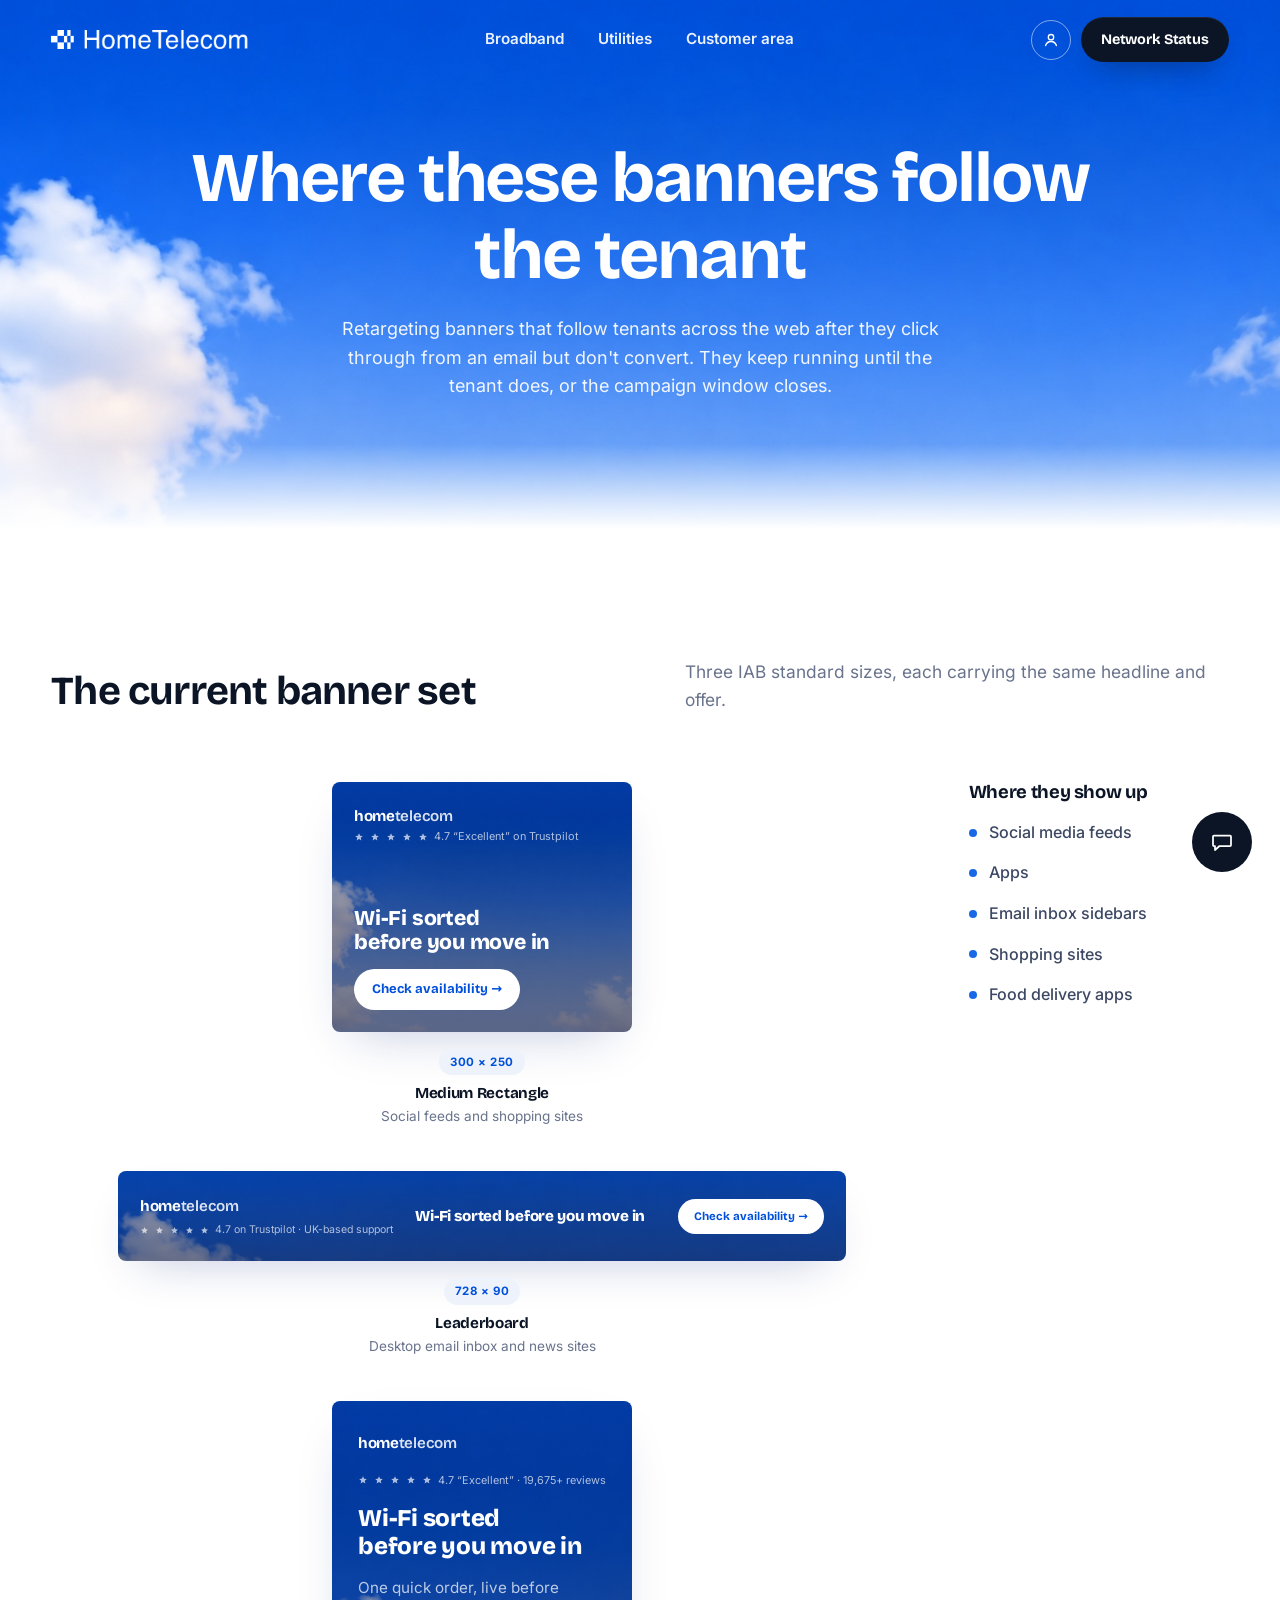
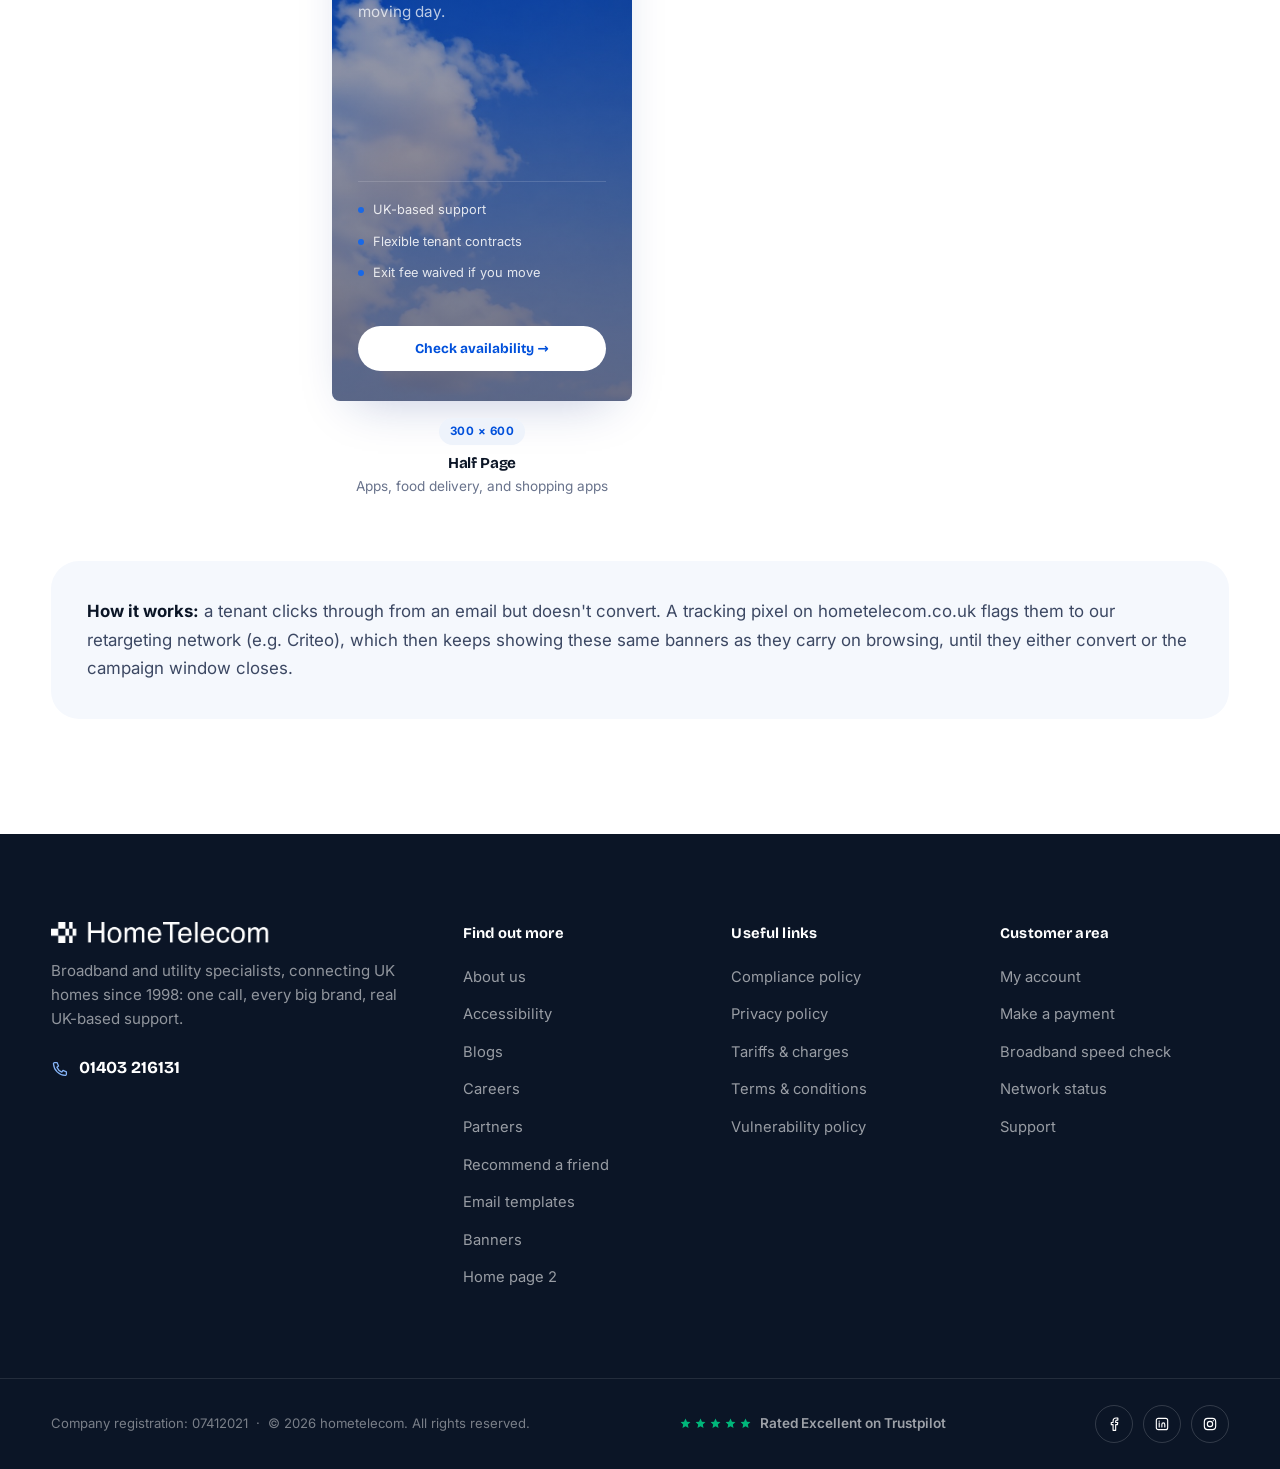
==== commit 521ab3ed: "Replace text logo with image logo, add pixel hero bg and home2 variant - Swap text-based .logo for h" ====
--- a/banners.html
+++ b/banners.html
@@ -14,6 +14,9 @@
     <symbol id="i-phone" viewBox="0 0 24 24" fill="none" stroke="currentColor" stroke-width="1.75" stroke-linecap="round" stroke-linejoin="round">
       <path d="M5 3.5h3.2L10 8l-2.1 1.6a12 12 0 0 0 6.5 6.5L16 13.9l4.5 1.8V19a1.6 1.6 0 0 1-1.7 1.6C10.6 20.1 3.9 13.4 3.4 5.7A1.6 1.6 0 0 1 5 3.5Z"/>
     </symbol>
+    <symbol id="i-user" viewBox="0 0 24 24" fill="none" stroke="currentColor" stroke-width="1.75" stroke-linecap="round" stroke-linejoin="round">
+      <circle cx="12" cy="8.3" r="3.6"/><path d="M4.8 19.4c1.2-3.5 4-5.4 7.2-5.4s6 1.9 7.2 5.4"/>
+    </symbol>
     <symbol id="i-menu" viewBox="0 0 24 24" fill="none" stroke="currentColor" stroke-width="1.9" stroke-linecap="round" stroke-linejoin="round">
       <path d="M3.5 6.5h17M3.5 12h17M3.5 17.5h17"/>
     </symbol>
@@ -46,51 +49,94 @@
 
 <header class="site-header" id="site-header">
   <div class="wrap-wide">
-    <a href="index.html#top" class="logo"><b>home</b><span>telecom</span></a>
+    <a href="index.html#top" class="logo"><img src="assets/images/hometelecom-logo.png" alt="HomeTelecom" width="2061" height="198"></a>
 
     <nav class="main-nav" aria-label="Primary">
-      <div class="nav-item">
+      <div class="nav-item nav-item--mega">
         <a href="#">Broadband</a>
-        <div class="nav-dropdown">
-          <a href="#">Fibre broadband</a>
-          <a href="#">Full fibre checker</a>
-          <a href="#">Social tariffs</a>
-          <a href="#">Compare speeds</a>
-        </div>
-      </div>
-      <div class="nav-item">
+        <div class="nav-dropdown nav-dropdown--mega">
+          <div class="mega-links">
+            <a href="#">Fibre broadband</a>
+            <a href="#">Full fibre checker</a>
+            <a href="#">Social tariffs</a>
+            <a href="#">Compare speeds</a>
+          </div>
+          <div class="mega-cards">
+            <a class="mega-card" href="#">
+              <div class="mega-card-media mega-card-media--tenant"></div>
+              <strong>For Tenants</strong>
+              <span class="mega-card-desc">6-month minimum contract, no settlement fees if you move again.</span>
+            </a>
+            <a class="mega-card" href="#">
+              <div class="mega-card-media mega-card-media--homeowner"></div>
+              <strong>For Homeowners</strong>
+              <span class="mega-card-desc">100% UK postcode coverage, backed by ISO-certified service.</span>
+            </a>
+          </div>
+        </div>
+      </div>
+      <div class="nav-item nav-item--mega">
         <a href="#">Utilities</a>
-        <div class="nav-dropdown">
-          <a href="#">Energy</a>
-          <a href="#">Water &amp; council tax</a>
-          <a href="#">SIM cards</a>
-          <a href="#">Sky TV</a>
-        </div>
-      </div>
-      <div class="nav-item">
-        <a href="#">Contact us</a>
-        <div class="nav-dropdown">
-          <a href="#">Call 01403 216131</a>
-          <a href="#">Book a callback</a>
-          <a href="#">Live chat</a>
-        </div>
-      </div>
-      <div class="nav-item">
+        <div class="nav-dropdown nav-dropdown--mega">
+          <div class="mega-links">
+            <div class="mega-link-group">
+              <a href="#">Energy</a>
+              <a href="#">Water &amp; council tax</a>
+            </div>
+            <div class="mega-link-group">
+              <a href="#">SIM cards</a>
+              <a href="#">Sky TV</a>
+            </div>
+          </div>
+          <div class="mega-cards">
+            <a class="mega-card" href="#">
+              <div class="mega-card-media mega-card-media--energy"></div>
+              <strong>Home essentials</strong>
+              <span class="mega-card-desc">Free setup for energy, water and council tax, sorted in one quick call.</span>
+            </a>
+            <a class="mega-card" href="#">
+              <div class="mega-card-media mega-card-media--mobile"></div>
+              <strong>Mobile &amp; entertainment</strong>
+              <span class="mega-card-desc">SIM plans from £10.99/mo, plus Sky TV with a free Netflix account*.</span>
+            </a>
+          </div>
+        </div>
+      </div>
+      <div class="nav-item nav-item--mega">
         <a href="#">Customer area</a>
-        <div class="nav-dropdown">
-          <a href="#">My account</a>
-          <a href="#">Make a payment</a>
-          <a href="#">Broadband speed check</a>
-          <a href="#">Network status</a>
-          <a href="#">Support</a>
+        <div class="nav-dropdown nav-dropdown--mega nav-dropdown--mega-end">
+          <div class="mega-links">
+            <div class="mega-link-group">
+              <a href="#">My account</a>
+              <a href="#">Make a payment</a>
+              <a href="#">Broadband speed check</a>
+              <a href="#">Network status</a>
+            </div>
+            <div class="mega-link-group">
+              <a href="#">Support</a>
+              <a href="#">Live chat</a>
+              <a href="#">Book a callback</a>
+              <a href="#">Call 01403 216131</a>
+            </div>
+          </div>
+          <div class="mega-cards">
+            <a class="mega-card" href="#">
+              <div class="mega-card-media mega-card-media--account"></div>
+              <strong>Manage your account</strong>
+              <span class="mega-card-desc">Track orders, pay bills and check your connection, all from your phone.</span>
+            </a>
+            <a class="mega-card" href="#">
+              <div class="mega-card-media mega-card-media--support"></div>
+              <strong>Talk to a real person</strong>
+              <span class="mega-card-desc">UK-based support, usually answered in a few minutes, by chat, callback or phone.</span>
+            </a>
+          </div>
         </div>
       </div>
     </nav>
 
     <div class="header-actions">
-      <a href="tel:01403216131" class="header-phone" aria-label="Call us on 01403 216131" title="Call 01403 216131">
-        <svg><use href="#i-phone"/></svg>
-      </a>
+      <a href="#" class="account-avatar" aria-label="My account" title="My account"><svg><use href="#i-user"/></svg></a>
       <a href="#" class="btn btn-primary btn-sm">Network Status</a>
       <button class="nav-toggle" id="nav-toggle" aria-expanded="false" aria-controls="mobile-nav" aria-label="Open menu">
         <svg class="icon-menu"><use href="#i-menu"/></svg>
@@ -102,7 +148,6 @@
   <div class="site-nav-panel" id="mobile-nav">
     <a href="#">Broadband</a>
     <a href="#">Utilities</a>
-    <a href="#">Contact us</a>
     <a href="#">Customer area</a>
     <div class="mobile-cta">
       <a href="#" class="btn btn-primary btn-block">Network Status</a>
@@ -217,7 +262,7 @@
 <footer class="site-footer">
   <div class="wrap-wide footer-top">
     <div class="footer-brand">
-      <a href="index.html#top" class="logo"><b>home</b><span>telecom</span></a>
+      <a href="index.html#top" class="logo"><img src="assets/images/hometelecom-logo.png" alt="HomeTelecom" width="2061" height="198"></a>
       <p>Broadband and utility specialists, connecting UK homes since 1998: one call, every big brand, real UK-based support.</p>
       <a href="tel:01403216131" class="footer-phone"><svg><use href="#i-phone"/></svg>01403 216131</a>
     </div>
@@ -232,6 +277,7 @@
         <li><a href="#">Recommend a friend</a></li>
         <li><a href="emails.html">Email templates</a></li>
         <li><a href="banners.html">Banners</a></li>
+        <li><a href="home2.html">Home page 2</a></li>
       </ul>
     </div>
     <div class="footer-col">
--- a/styles.css
+++ b/styles.css
@@ -250,17 +250,15 @@
   border-bottom-color:var(--line-soft);
 }
 
-.logo{
-  font-family:var(--font-display);
-  font-size:1.4rem;
-  letter-spacing:-0.03em;
-  color:#fff;
-  display:inline-flex;
-  transition:color .35s var(--ease-out);
-}
-.logo b{font-weight:800;}
-.logo span{font-weight:500;opacity:.86;}
-.site-header.is-scrolled .logo{color:var(--ink-900);}
+.logo{display:inline-flex;align-items:center;}
+.logo img{
+  display:block;
+  height:19px;
+  width:auto;
+  filter:brightness(0) invert(1);
+  transition:filter .35s var(--ease-out);
+}
+.site-header.is-scrolled .logo img{filter:none;}
 
 .main-nav{display:flex;align-items:center;gap:2px;}
 .nav-item{position:relative;display:flex;}
@@ -279,22 +277,23 @@
 .nav-dropdown{
   position:absolute;
   top:100%;left:50%;
-  transform:translate(-50%,4px);
+  transform-origin:top center;
+  transform:translate(-50%,-8px) scale(.94);
   min-width:216px;
   padding:16px 10px;
-  margin-top:10px;
+  margin-top:14px;
   background:var(--paper);
   border:1px solid var(--line);
   border-radius:var(--radius-md);
   box-shadow:var(--shadow-md);
   opacity:0;visibility:hidden;
-  transition:opacity .2s var(--ease-out),transform .2s var(--ease-out),visibility .2s;
+  transition:opacity .25s var(--ease-out),transform .25s var(--ease-out),visibility .25s;
   z-index:10;
 }
 .nav-item:hover .nav-dropdown,
 .nav-item:focus-within .nav-dropdown{
   opacity:1;visibility:visible;
-  transform:translate(-50%,0);
+  transform:translate(-50%,0) scale(1);
 }
 .nav-dropdown a{
   display:block;
@@ -303,21 +302,92 @@
   font-size:.88rem;font-weight:500;
   color:var(--ink-700)!important;
   background:none!important;
-}
+  opacity:0;
+  transform:translateY(-5px);
+  transition:opacity .2s var(--ease-out) var(--stagger,0s),
+             transform .2s var(--ease-out) var(--stagger,0s),
+             background-color .15s ease,color .15s ease;
+}
+.nav-item:hover .nav-dropdown a,
+.nav-item:focus-within .nav-dropdown a{opacity:1;transform:translateY(0);}
+.nav-dropdown a:nth-child(1){--stagger:.03s;}
+.nav-dropdown a:nth-child(2){--stagger:.06s;}
+.nav-dropdown a:nth-child(3){--stagger:.09s;}
+.nav-dropdown a:nth-child(4){--stagger:.12s;}
+.nav-dropdown a:nth-child(5){--stagger:.15s;}
 .nav-dropdown a:hover{background:var(--mist)!important;color:var(--ink-900)!important;}
 
+/* Mega dropdown (Broadband, Utilities): link list + featured cards */
+.nav-dropdown--mega{
+  left:0;
+  transform-origin:top left;
+  transform:translateY(-8px) scale(.97);
+  min-width:640px;
+  max-width:min(680px,calc(100vw - 40px));
+  padding:22px;
+  display:flex;
+  align-items:stretch;
+  gap:0;
+}
+.nav-item--mega:hover .nav-dropdown--mega,
+.nav-item--mega:focus-within .nav-dropdown--mega{
+  transform:translateY(0) scale(1);
+}
+.mega-links{
+  flex:0 0 172px;
+  display:flex;flex-direction:column;
+  gap:2px;
+  padding-right:22px;
+  border-right:1px solid var(--line);
+}
+.mega-link-group + .mega-link-group{margin-top:14px;}
+.mega-cards{flex:1;display:flex;gap:14px;padding-left:22px;}
+.nav-dropdown--mega .mega-card{
+  flex:1;min-width:0;
+  display:block;
+  padding:8px;
+  border-radius:var(--radius-sm);
+  background:none!important;
+  box-shadow:none;
+  transition:opacity .2s var(--ease-out) var(--stagger,0s),
+             transform .2s var(--ease-out) var(--stagger,0s),
+             background-color .2s ease,box-shadow .2s ease;
+}
+.nav-dropdown--mega .mega-card:hover{background:var(--mist)!important;box-shadow:var(--shadow-sm);}
+.mega-card-media{
+  width:100%;
+  aspect-ratio:4/3;
+  border-radius:var(--radius-sm);
+  margin-bottom:10px;
+  background-color:var(--mist-2);
+  background-size:cover;
+  background-position:center;
+}
+.mega-card-media--tenant{background-image:url('assets/images/mega-tenant.jpg');}
+.mega-card-media--homeowner{background-image:url('assets/images/mega-homeowner.jpg');background-position:center 25%;}
+.mega-card-media--energy{background-image:url('assets/images/energy-lifestyle.jpg');}
+.mega-card-media--mobile{background-image:url('assets/images/mega-mobile-entertainment.jpg');background-position:center 15%;}
+.mega-card-media--account{background-image:url('assets/images/mega-account.jpg');background-position:center 78%;}
+.mega-card-media--support{background-image:url('assets/images/mega-support.jpg');background-position:center 70%;}
+.mega-card strong{display:block;font-size:.9rem;font-weight:700;color:var(--ink-900);margin-bottom:3px;}
+.mega-card-desc{display:block;font-size:.78rem;line-height:1.45;color:var(--ink-500);font-weight:400;}
+/* Rightmost nav item (Customer area): open leftward so the wide panel stays on-screen */
+.nav-dropdown--mega-end{left:auto;right:0;transform-origin:top right;}
+
 .header-actions{display:flex;align-items:center;gap:10px;}
-.header-phone{
+.account-avatar{
   display:inline-flex;align-items:center;justify-content:center;
   width:40px;height:40px;
+  flex:none;
   border-radius:var(--radius-pill);
+  border:1.5px solid rgba(255,255,255,.5);
   color:#fff;
-  transition:color .35s var(--ease-out),background-color .2s ease;
-}
-.header-phone:hover{background:rgba(255,255,255,.14);}
-.header-phone svg{width:18px;height:18px;}
-.site-header.is-scrolled .header-phone{color:var(--ink-800);}
-.site-header.is-scrolled .header-phone:hover{background:var(--mist);}
+  transition:color .35s var(--ease-out),border-color .35s var(--ease-out),background-color .2s ease;
+}
+.account-avatar svg{width:18px;height:18px;}
+.account-avatar:hover{background:rgba(255,255,255,.12);border-color:rgba(255,255,255,.8);}
+.site-header.is-scrolled .account-avatar{color:var(--ink-700);border-color:var(--line);}
+.site-header.is-scrolled .account-avatar:hover{background:var(--mist);border-color:var(--ink-900);color:var(--ink-900);}
 
 .nav-toggle{
   display:none;
@@ -359,6 +429,12 @@
   background-position:center 30%;
 }
 .hero--compact::after{height:30%;}
+.hero--pixel{
+  background-image:url('assets/images/hero-pixel-bg.png');
+  background-position:center 70%;
+  animation:none;
+}
+.hero.hero--pixel::after{content:none;}
 @keyframes sky-pan{
   from{background-position:center 10%;}
   to{background-position:center 34%;}
@@ -921,7 +997,8 @@
   padding-block:clamp(56px,7vw,88px);
   border-bottom:1px solid rgba(255,255,255,.1);
 }
-.footer-brand .logo{color:#fff;margin-bottom:16px;}
+.footer-brand .logo{margin-bottom:16px;}
+.footer-brand .logo img{height:21px;filter:brightness(0) invert(1);}
 .footer-brand p{max-width:26rem;font-size:.94rem;color:rgba(255,255,255,.55);margin-bottom:24px;}
 .footer-phone{
   display:inline-flex;align-items:center;gap:10px;color:#fff;font-weight:700;font-family:var(--font-display);font-size:1.05rem;
